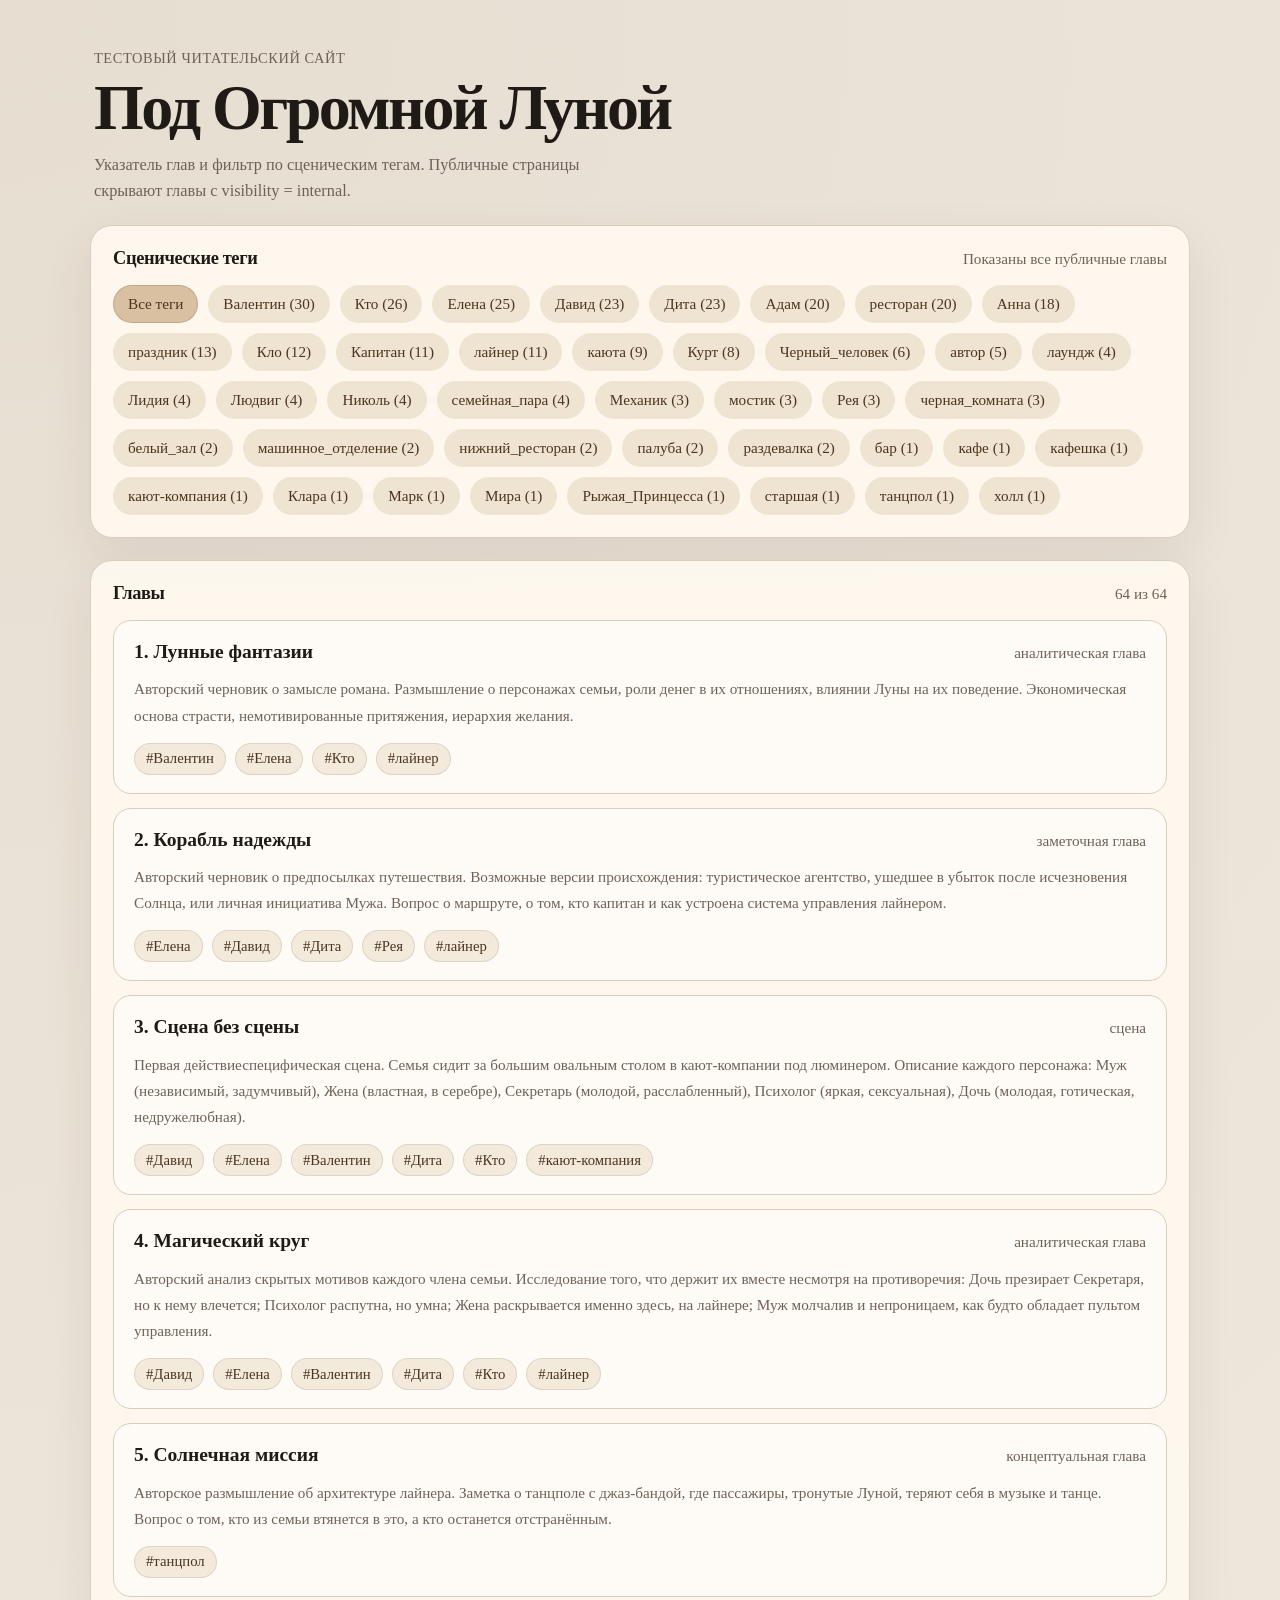
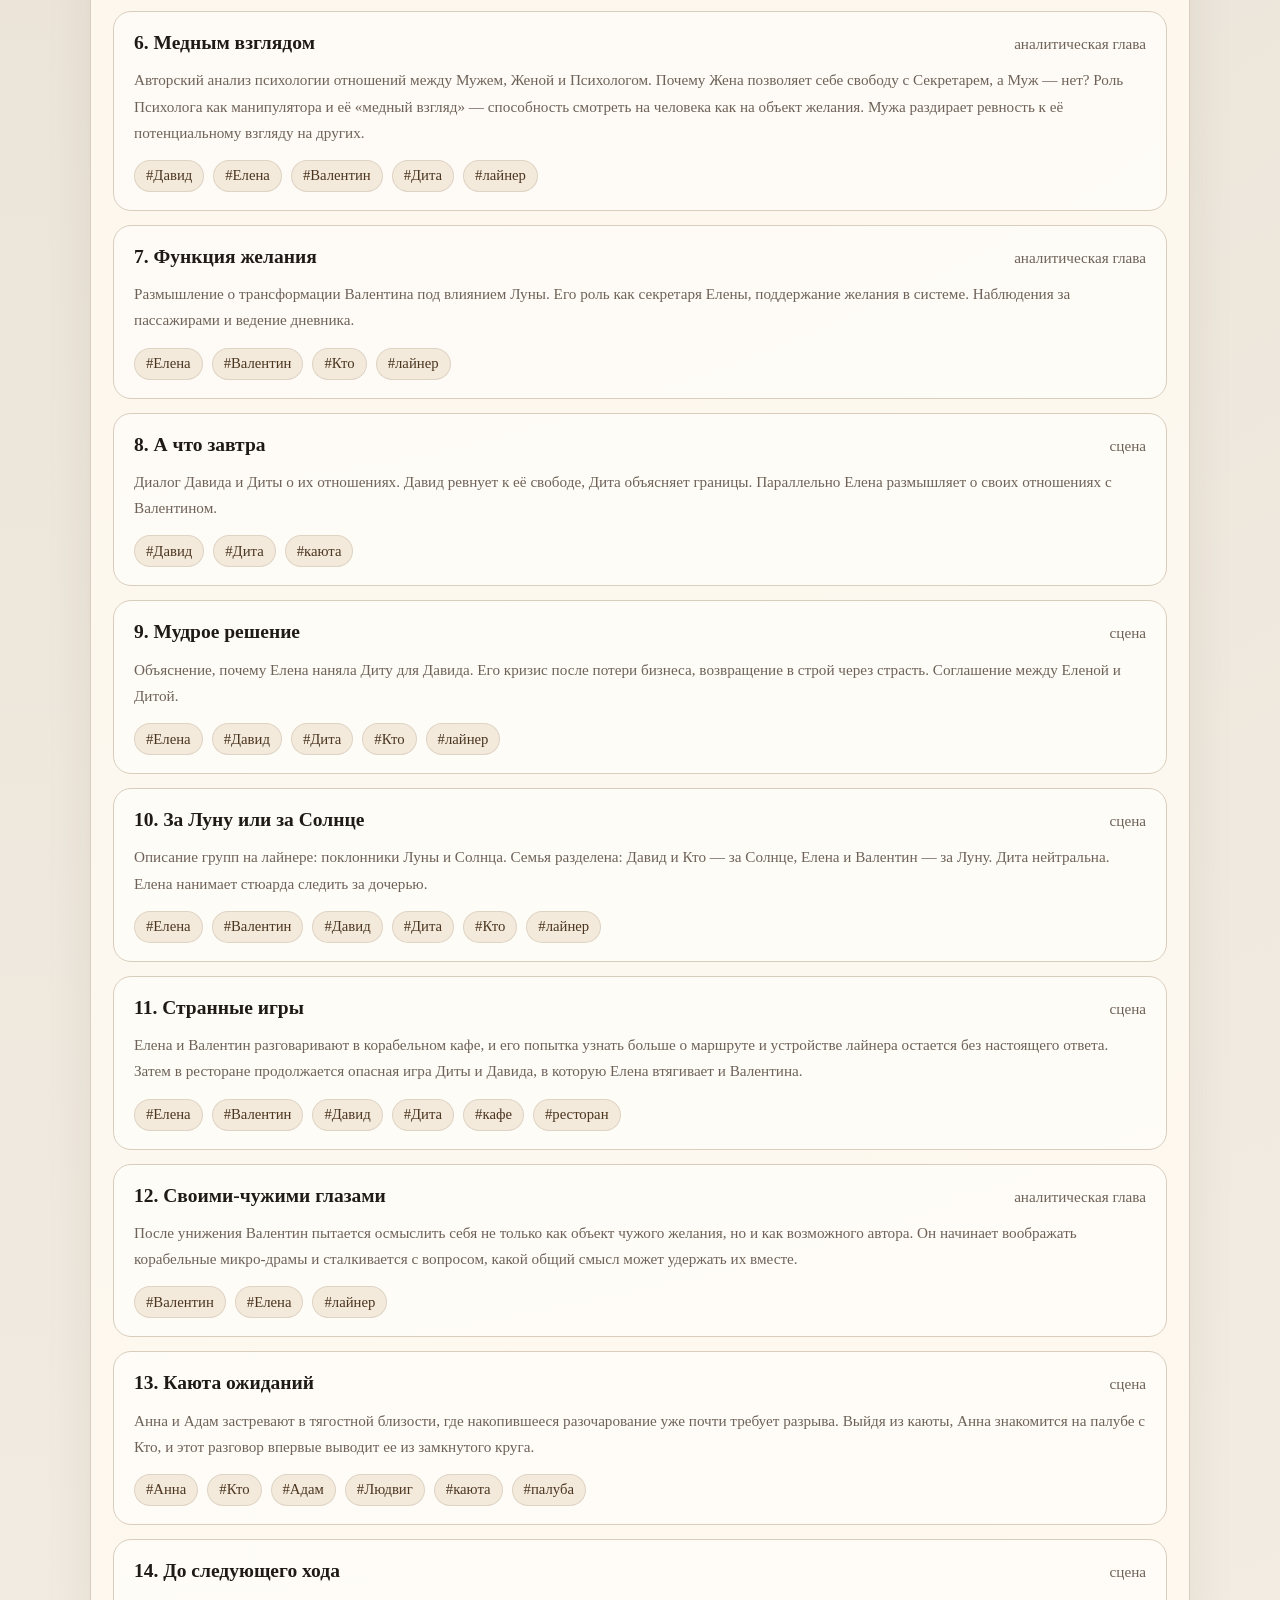
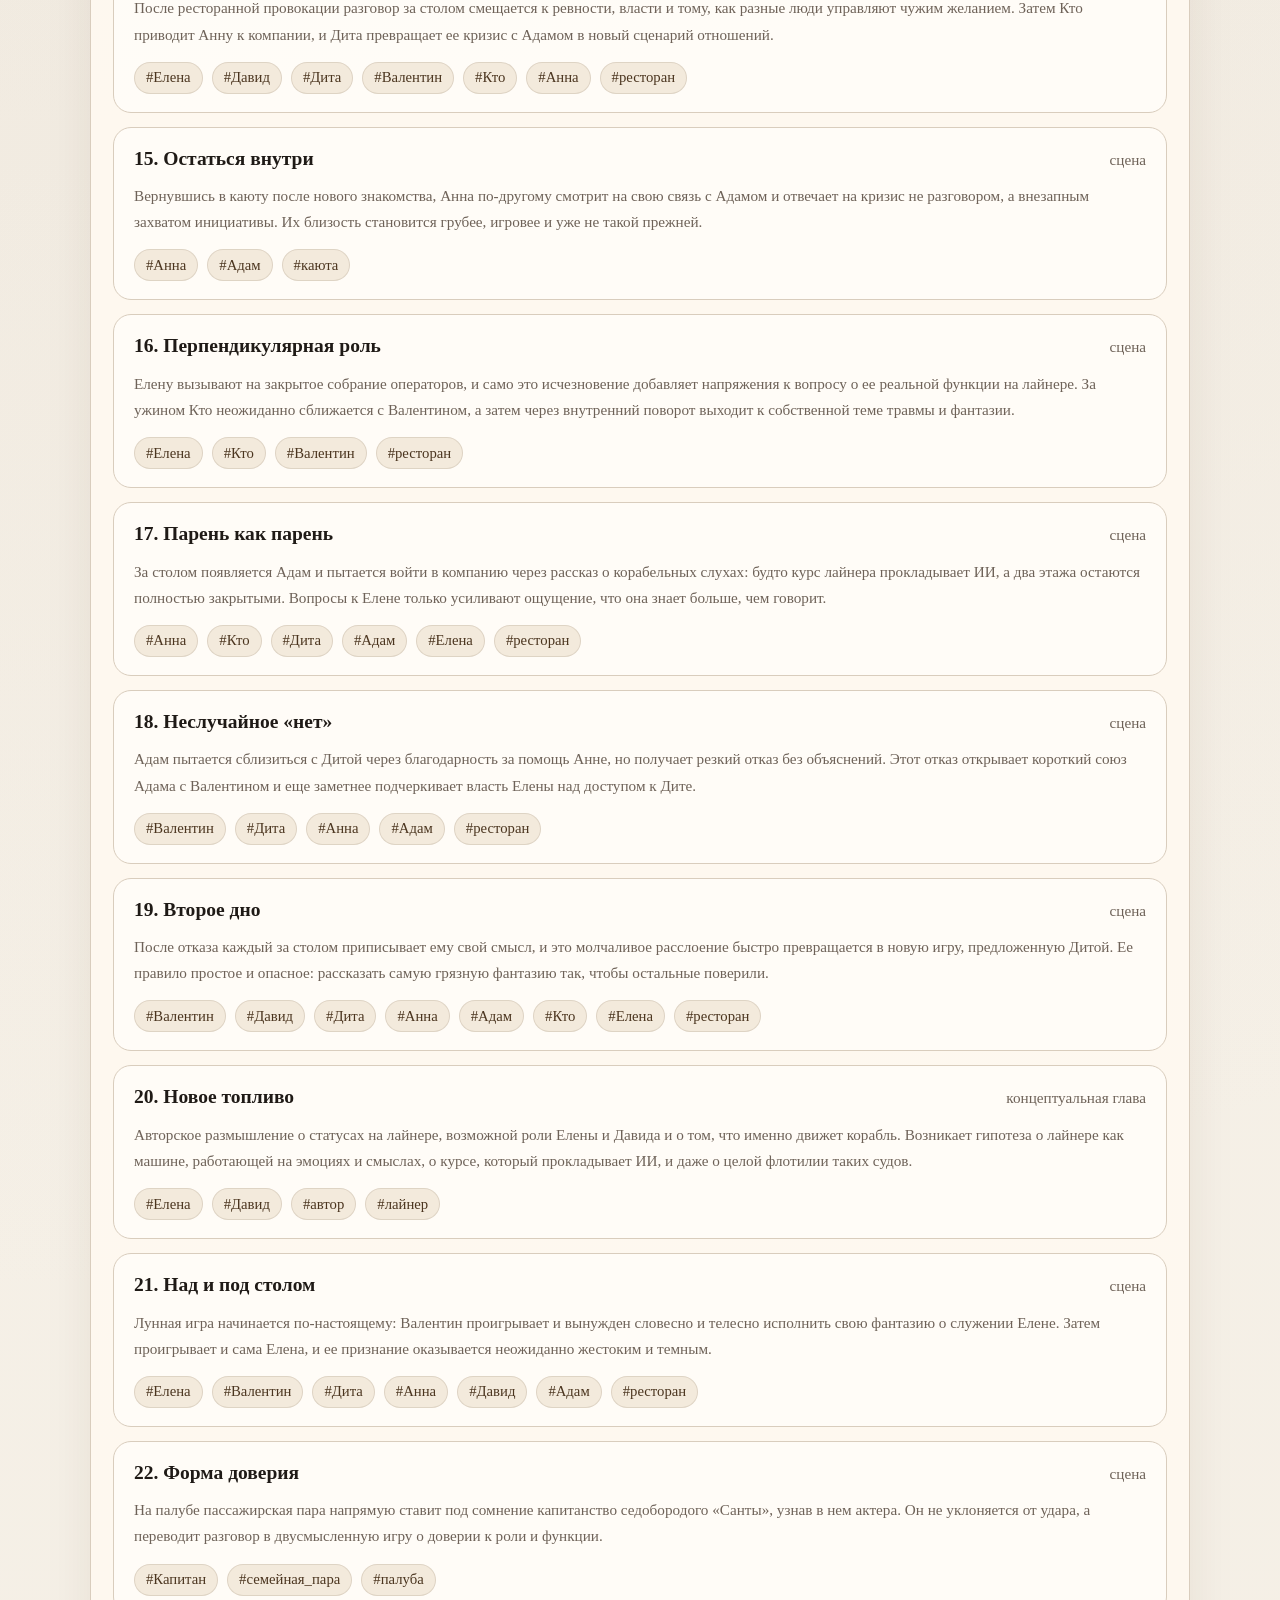
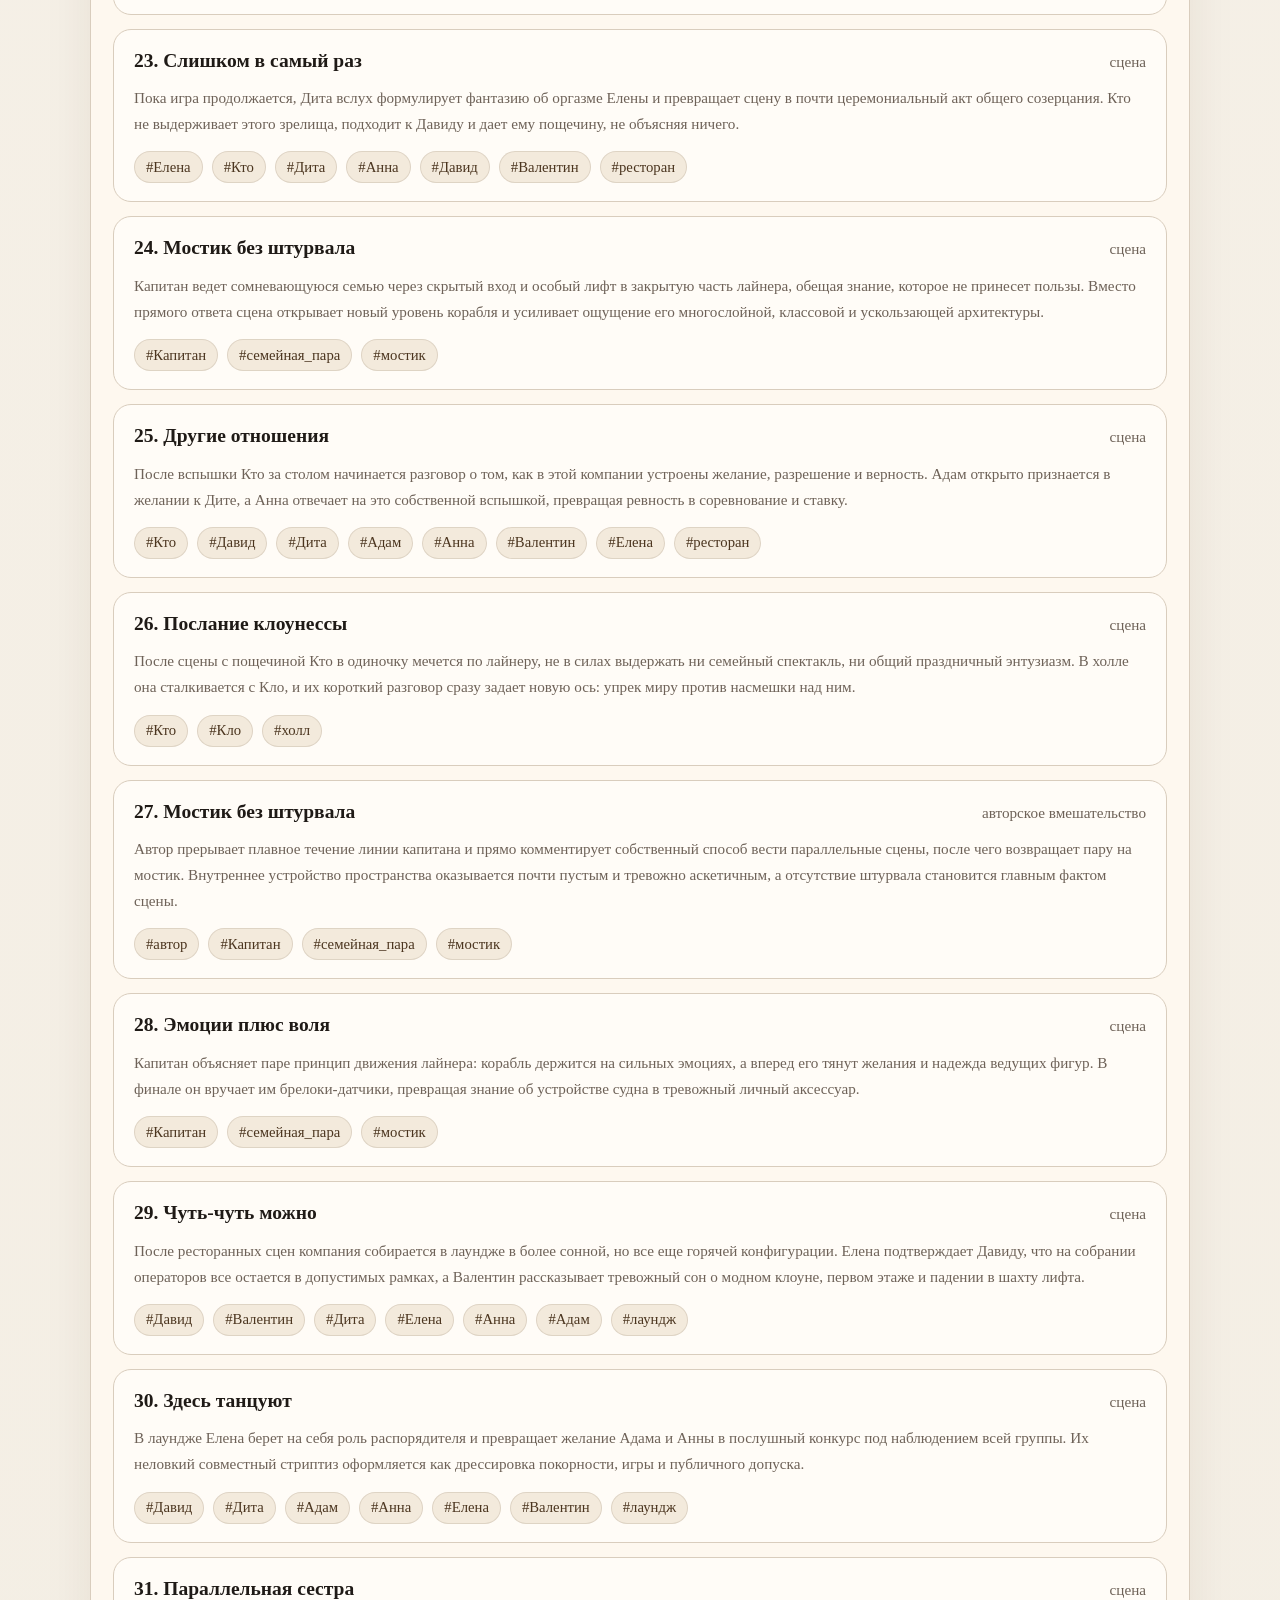
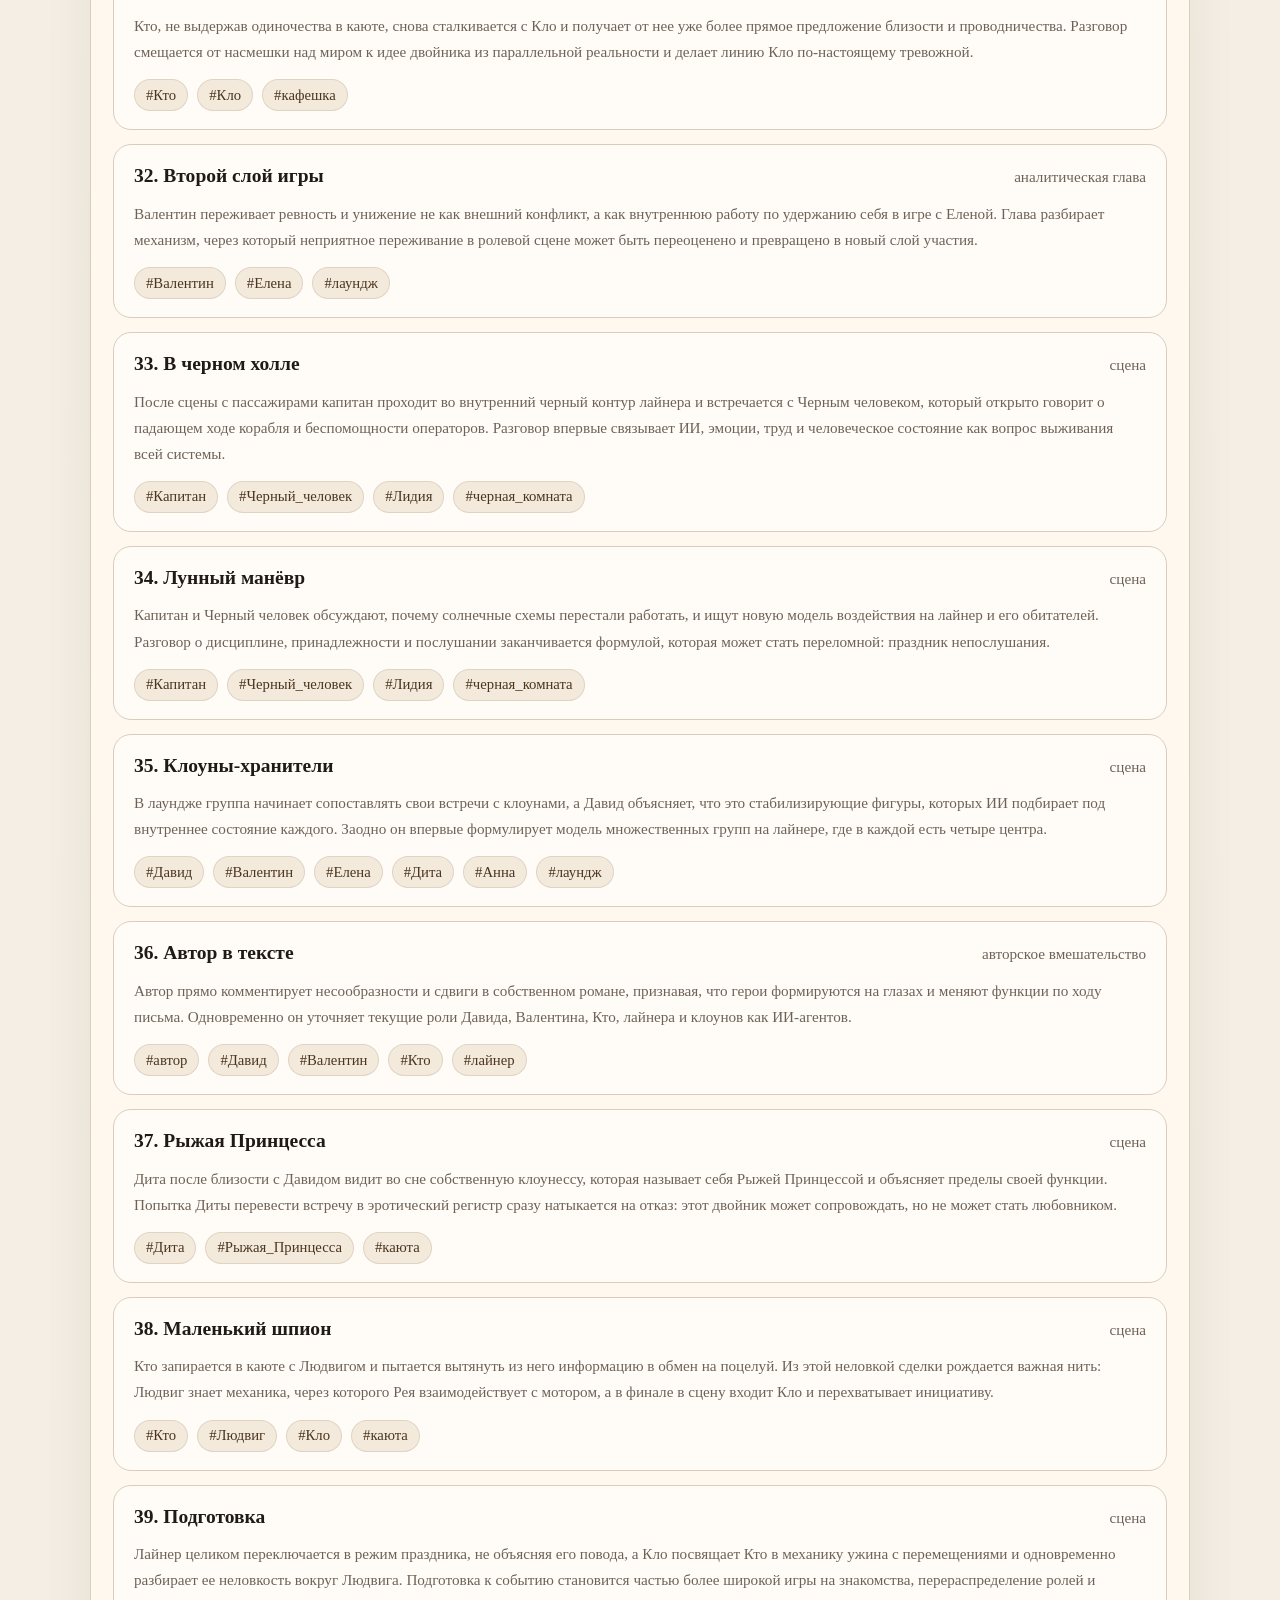
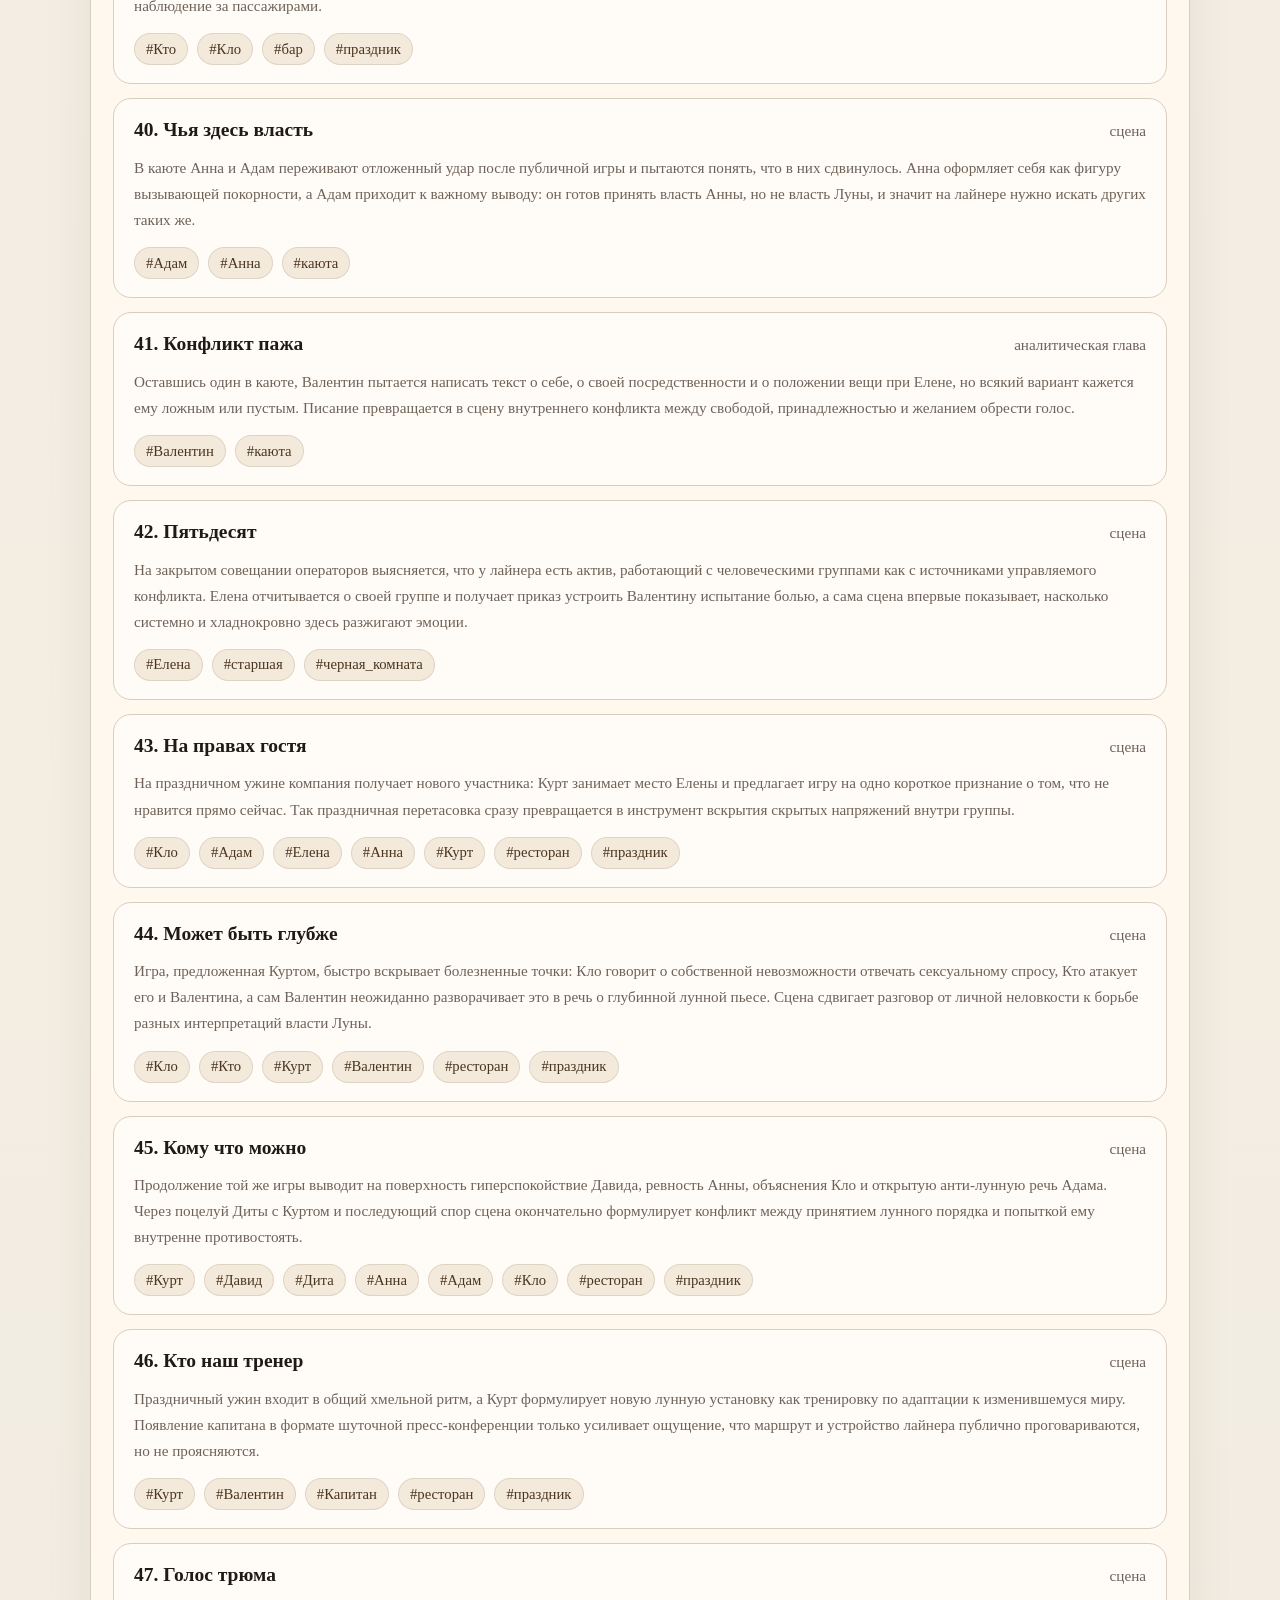
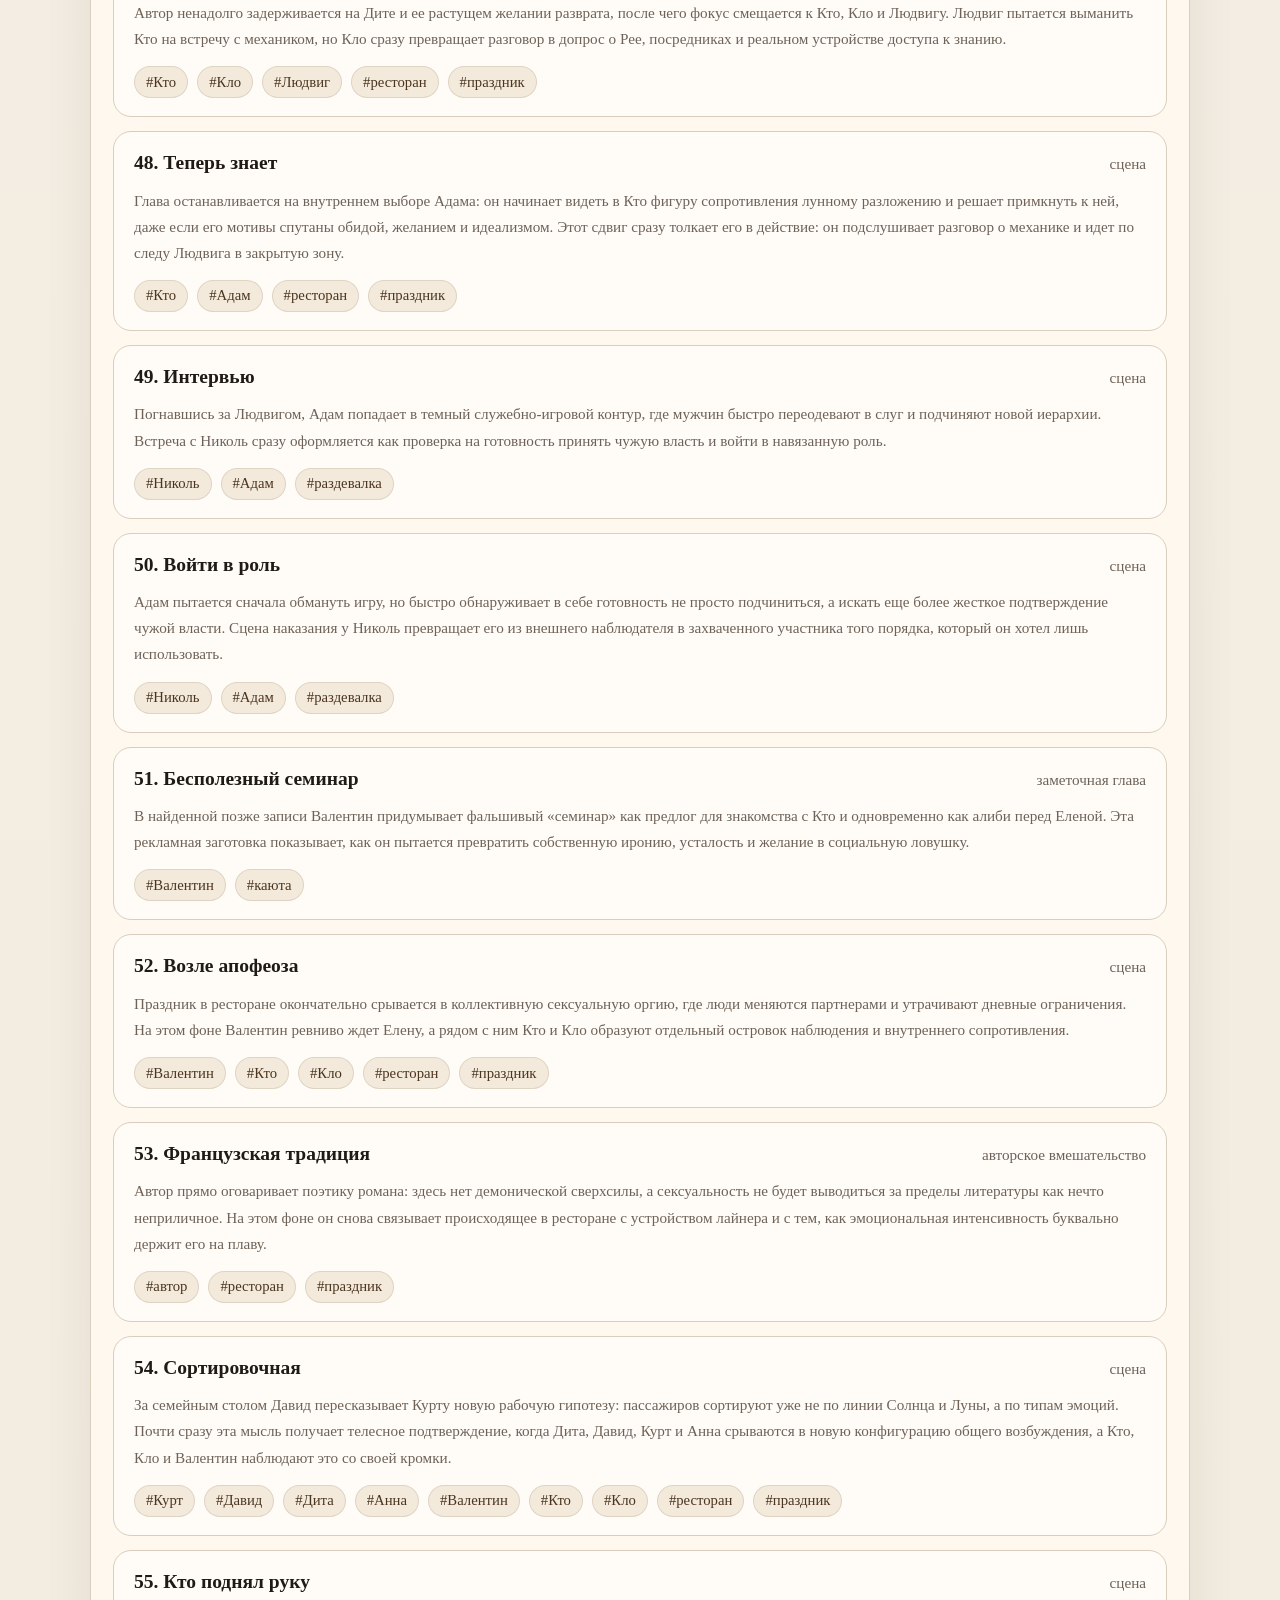
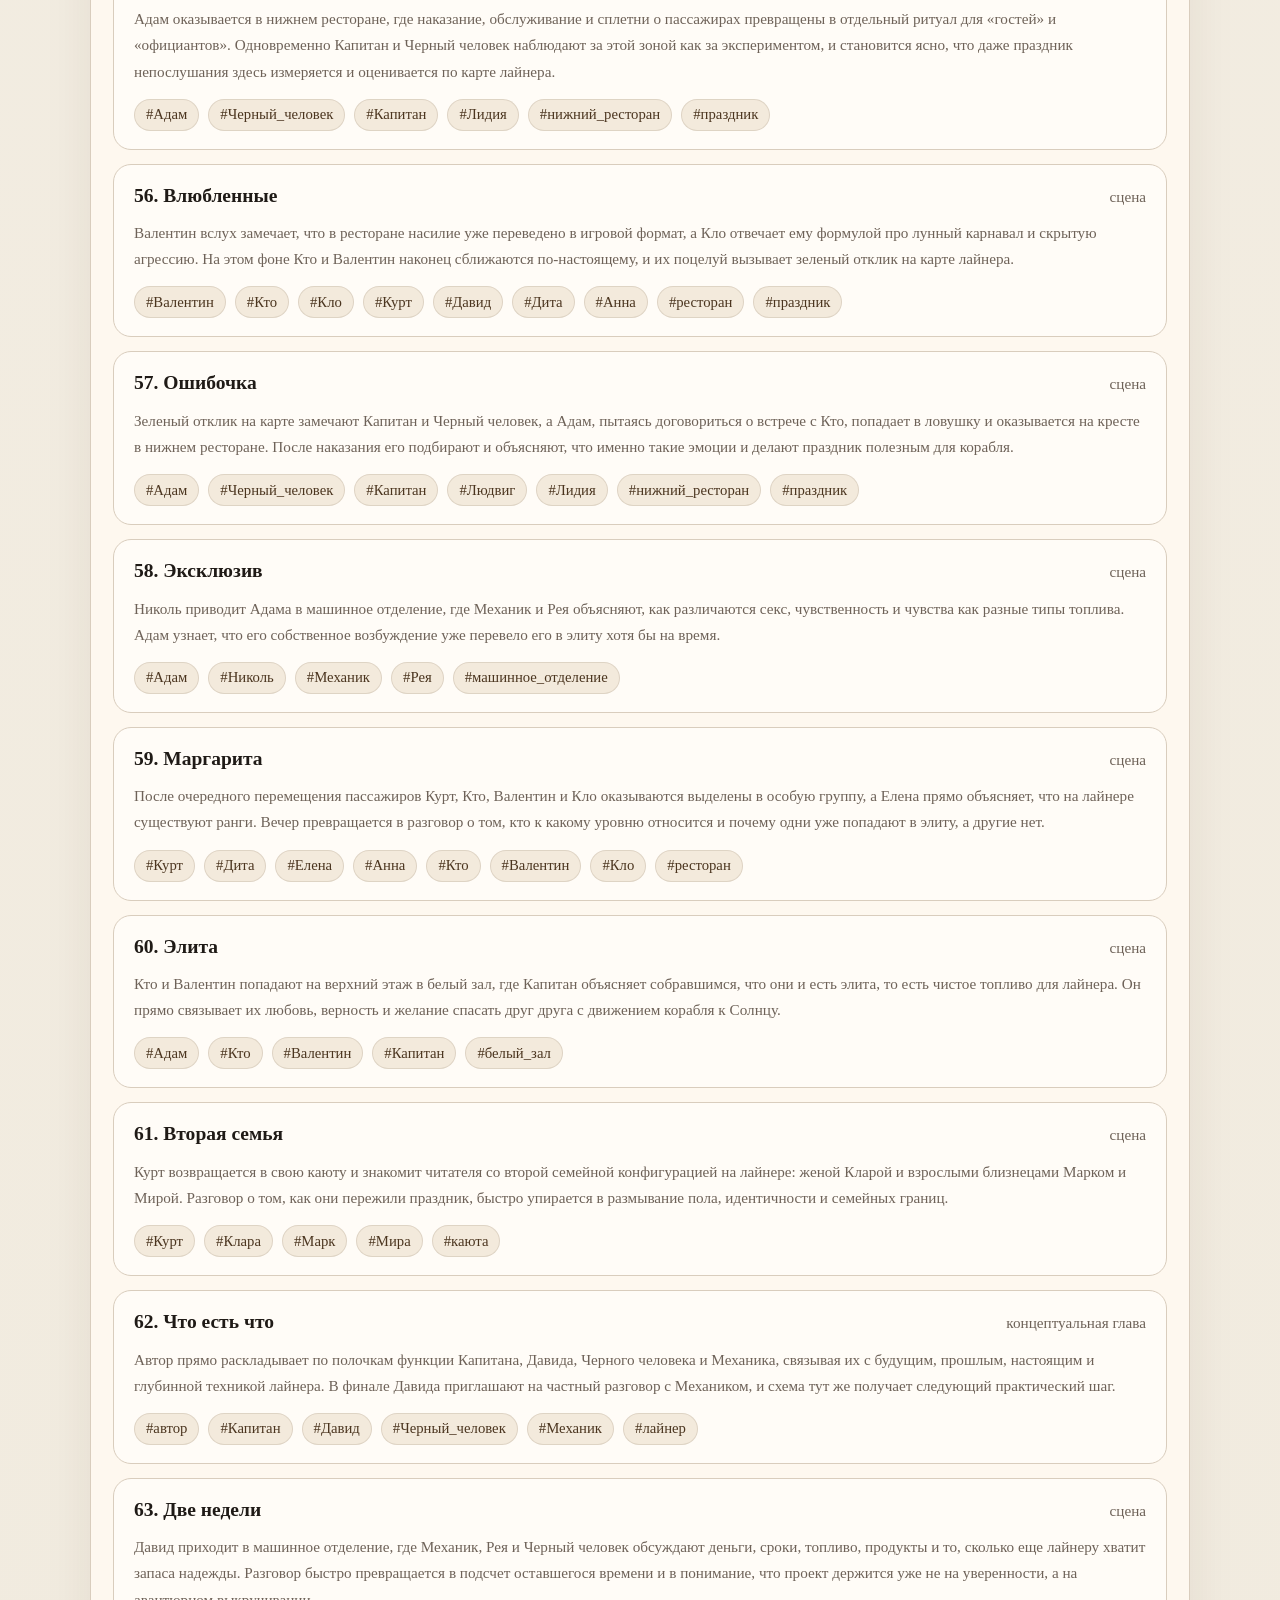
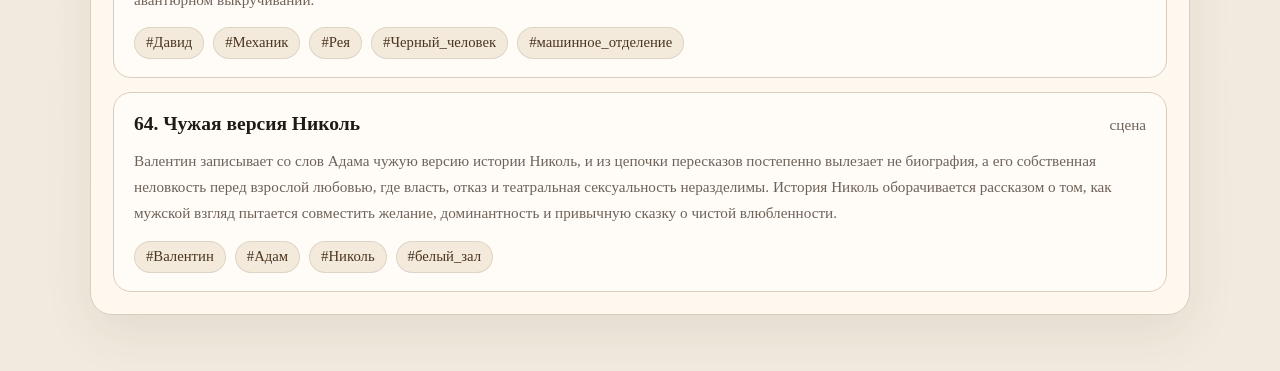
==== site/index.html @ 4c7f8df4 "Add full chapter dataset and wire site to full texts" ====
<!doctype html>
<html lang="ru">
  <head>
    <meta charset="utf-8" />
    <meta name="viewport" content="width=device-width, initial-scale=1" />
    <title>Под Огромной Луной — главы</title>
    <link rel="stylesheet" href="./styles.css" />
    <script type="module" src="./app.js"></script>
  </head>
  <body data-page="index">
    <div class="shell">
      <header class="site-header">
        <p class="eyebrow">Тестовый читательский сайт</p>
        <h1>Под Огромной Луной</h1>
        <p class="lede">
          Указатель глав и фильтр по сценическим тегам. Публичные страницы
          скрывают главы с visibility = internal.
        </p>
      </header>

      <main class="panel">
        <section class="toolbar" aria-label="Фильтр по сценическим тегам">
          <div class="toolbar__title">
            <h2>Сценические теги</h2>
            <p id="filter-status">Загрузка...</p>
          </div>
          <div id="tag-filters" class="tag-filters" aria-live="polite"></div>
        </section>

        <section class="chapters">
          <div class="chapters__title">
            <h2>Главы</h2>
            <p id="chapter-count"></p>
          </div>
          <div id="chapter-list" class="chapter-list" aria-live="polite"></div>
          <p id="empty-state" class="empty-state" hidden>
            Нет глав, подходящих под выбранный тег.
          </p>
        </section>
      </main>
    </div>
  </body>
</html>
---- site/styles.css ----
:root {
  color-scheme: light;
  --bg: #f5f1e8;
  --panel: #fffaf1;
  --text: #1f1a16;
  --muted: #6e6258;
  --line: #d9cdbd;
  --accent: #6b4d2f;
  --accent-strong: #4b351f;
  --chip: #efe3d1;
  --chip-active: #d8c0a1;
  --shadow: 0 18px 50px rgba(61, 42, 26, 0.08);
  --radius: 22px;
}

* {
  box-sizing: border-box;
}

html {
  background:
    radial-gradient(circle at top left, rgba(217, 205, 189, 0.55), transparent 34%),
    linear-gradient(180deg, #f7f2ea 0%, #f1ebdf 100%);
}

body {
  margin: 0;
  min-height: 100vh;
  color: var(--text);
  font-family: Georgia, "Times New Roman", serif;
}

a {
  color: inherit;
  text-decoration-thickness: 1px;
  text-underline-offset: 0.18em;
}

.shell {
  width: min(1100px, calc(100vw - 32px));
  margin: 0 auto;
  padding: 32px 0 56px;
}

.site-header {
  padding: 18px 4px 22px;
}

.site-header--compact {
  padding-bottom: 14px;
}

.eyebrow {
  margin: 0 0 10px;
  color: var(--muted);
  font-size: 0.9rem;
  letter-spacing: 0.04em;
  text-transform: uppercase;
}

.site-header h1 {
  margin: 0;
  font-size: clamp(2.1rem, 5vw, 4.2rem);
  line-height: 0.96;
  letter-spacing: -0.04em;
}

.lede {
  max-width: 60ch;
  margin: 14px 0 0;
  color: var(--muted);
  font-size: 1.02rem;
  line-height: 1.55;
}

.panel {
  display: grid;
  gap: 22px;
}

.toolbar,
.chapters,
.chapter-page {
  background: rgba(255, 250, 241, 0.9);
  border: 1px solid var(--line);
  border-radius: var(--radius);
  box-shadow: var(--shadow);
}

.toolbar,
.chapters {
  padding: 22px;
}

.toolbar__title,
.chapters__title {
  display: flex;
  align-items: baseline;
  justify-content: space-between;
  gap: 16px;
  margin-bottom: 16px;
}

.toolbar h2,
.chapters h2,
.chapter-page h2 {
  margin: 0;
  font-size: 1.15rem;
  letter-spacing: -0.02em;
}

.toolbar p,
.chapters p {
  margin: 0;
  color: var(--muted);
  font-size: 0.95rem;
}

.tag-filters {
  display: flex;
  flex-wrap: wrap;
  gap: 10px;
}

.tag-chip,
.chapter-nav__link {
  display: inline-flex;
  align-items: center;
  justify-content: center;
  gap: 8px;
  min-height: 38px;
  padding: 0 14px;
  border: 1px solid transparent;
  border-radius: 999px;
  background: var(--chip);
  color: var(--accent-strong);
  font: inherit;
  font-size: 0.95rem;
  line-height: 1;
  cursor: pointer;
}

.tag-chip:hover,
.chapter-nav__link:hover {
  border-color: rgba(75, 53, 31, 0.16);
}

.tag-chip[aria-pressed="true"] {
  background: var(--chip-active);
  border-color: rgba(75, 53, 31, 0.18);
}

.tag-chip--clear {
  background: transparent;
  border-color: var(--line);
}

.chapter-list {
  display: grid;
  gap: 14px;
}

.chapter-card {
  display: grid;
  gap: 14px;
  padding: 20px 20px 18px;
  border: 1px solid var(--line);
  border-radius: 18px;
  background: rgba(255, 255, 255, 0.45);
}

.chapter-card__top {
  display: flex;
  flex-wrap: wrap;
  align-items: baseline;
  justify-content: space-between;
  gap: 10px 16px;
}

.chapter-card__title {
  margin: 0;
  font-size: 1.22rem;
  line-height: 1.1;
}

.chapter-card__title a {
  text-decoration: none;
}

.chapter-card__title a:hover {
  text-decoration: underline;
}

.chapter-card__meta {
  color: var(--muted);
  font-size: 0.95rem;
}

.chapter-card__summary,
.chapter-page__summary {
  margin: 0;
  color: var(--text);
  font-size: 1rem;
  line-height: 1.72;
}

.chapter-card__tags {
  display: flex;
  flex-wrap: wrap;
  gap: 9px;
}

.chapter-card__tag {
  min-height: 32px;
  padding: 0 11px;
  border: 1px solid rgba(75, 53, 31, 0.12);
  border-radius: 999px;
  background: rgba(239, 227, 209, 0.72);
  color: var(--accent-strong);
  font: inherit;
  font-size: 0.92rem;
  cursor: pointer;
}

.chapter-card__tag:hover,
.chapter-page__tag:hover {
  text-decoration: underline;
}

.empty-state {
  margin: 14px 2px 0;
  color: var(--muted);
  font-size: 0.98rem;
  line-height: 1.6;
}

.chapter-page {
  padding: 24px;
}

.chapter-page__meta {
  display: flex;
  flex-wrap: wrap;
  gap: 10px;
  margin-bottom: 14px;
}

.chapter-page__badge {
  display: inline-flex;
  align-items: center;
  min-height: 32px;
  padding: 0 12px;
  border-radius: 999px;
  background: rgba(241, 229, 212, 0.92);
  color: var(--accent-strong);
  font-size: 0.9rem;
}

.chapter-page__summary {
  max-width: 75ch;
  margin-bottom: 20px;
}

.chapter-page__text {
  display: grid;
  gap: 14px;
  margin-bottom: 24px;
  padding-top: 4px;
}

.chapter-page__text-title {
  margin: 4px 0 0;
  font-size: 1.18rem;
  line-height: 1.2;
  letter-spacing: -0.02em;
}

.chapter-page__text-paragraph {
  margin: 0;
  color: var(--text);
  font-size: 1rem;
  line-height: 1.8;
  white-space: pre-wrap;
}

.chapter-page__tags {
  display: grid;
  gap: 12px;
  margin-bottom: 22px;
}

.chapter-nav {
  display: flex;
  flex-wrap: wrap;
  gap: 12px;
}

.chapter-page__tag {
  min-height: 34px;
  padding: 0 12px;
  border: 1px solid rgba(75, 53, 31, 0.12);
  border-radius: 999px;
  background: rgba(239, 227, 209, 0.72);
  color: var(--accent-strong);
  font: inherit;
  font-size: 0.92rem;
  cursor: pointer;
}

.chapter-nav__link[aria-disabled="true"] {
  pointer-events: none;
  opacity: 0.42;
}

@media (max-width: 720px) {
  .shell {
    width: min(100vw - 20px, 1100px);
    padding-top: 20px;
  }

  .toolbar__title,
  .chapters__title {
    align-items: flex-start;
    flex-direction: column;
  }

  .chapter-page {
    padding: 20px;
  }
}
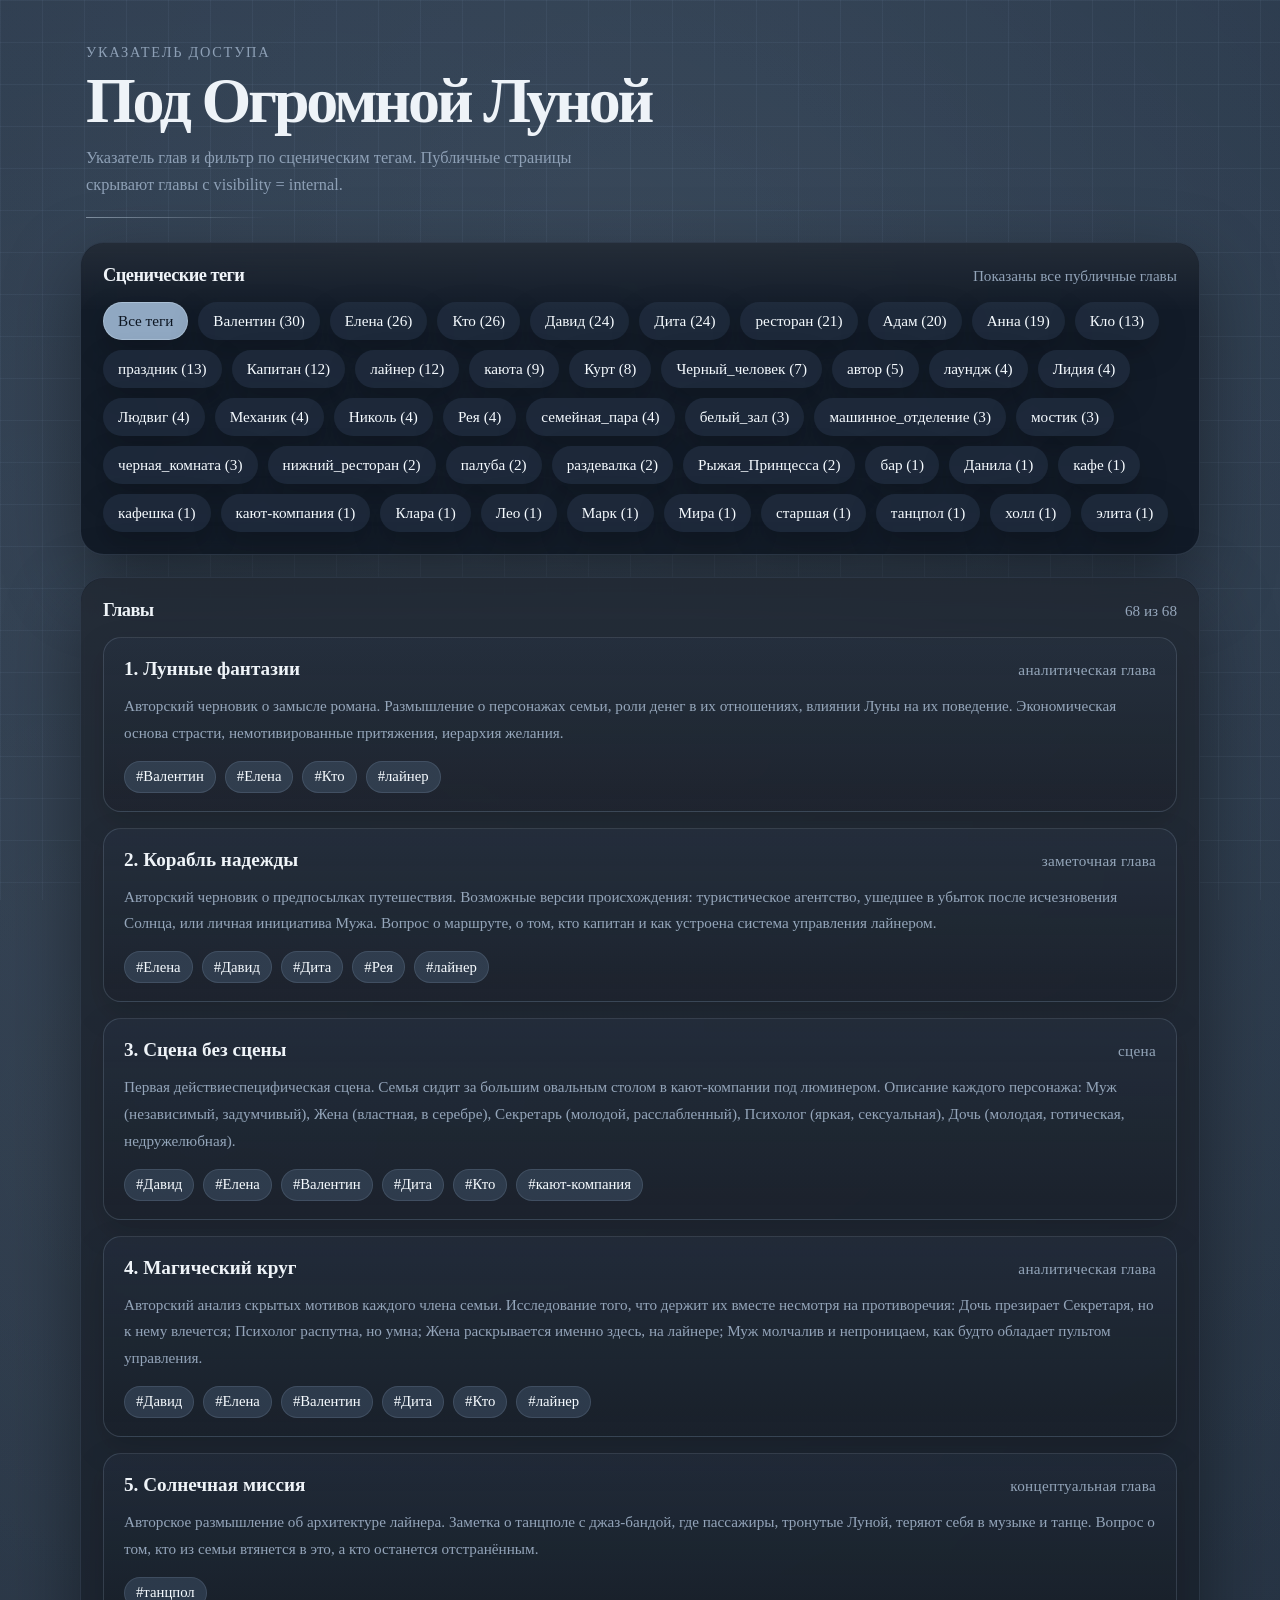
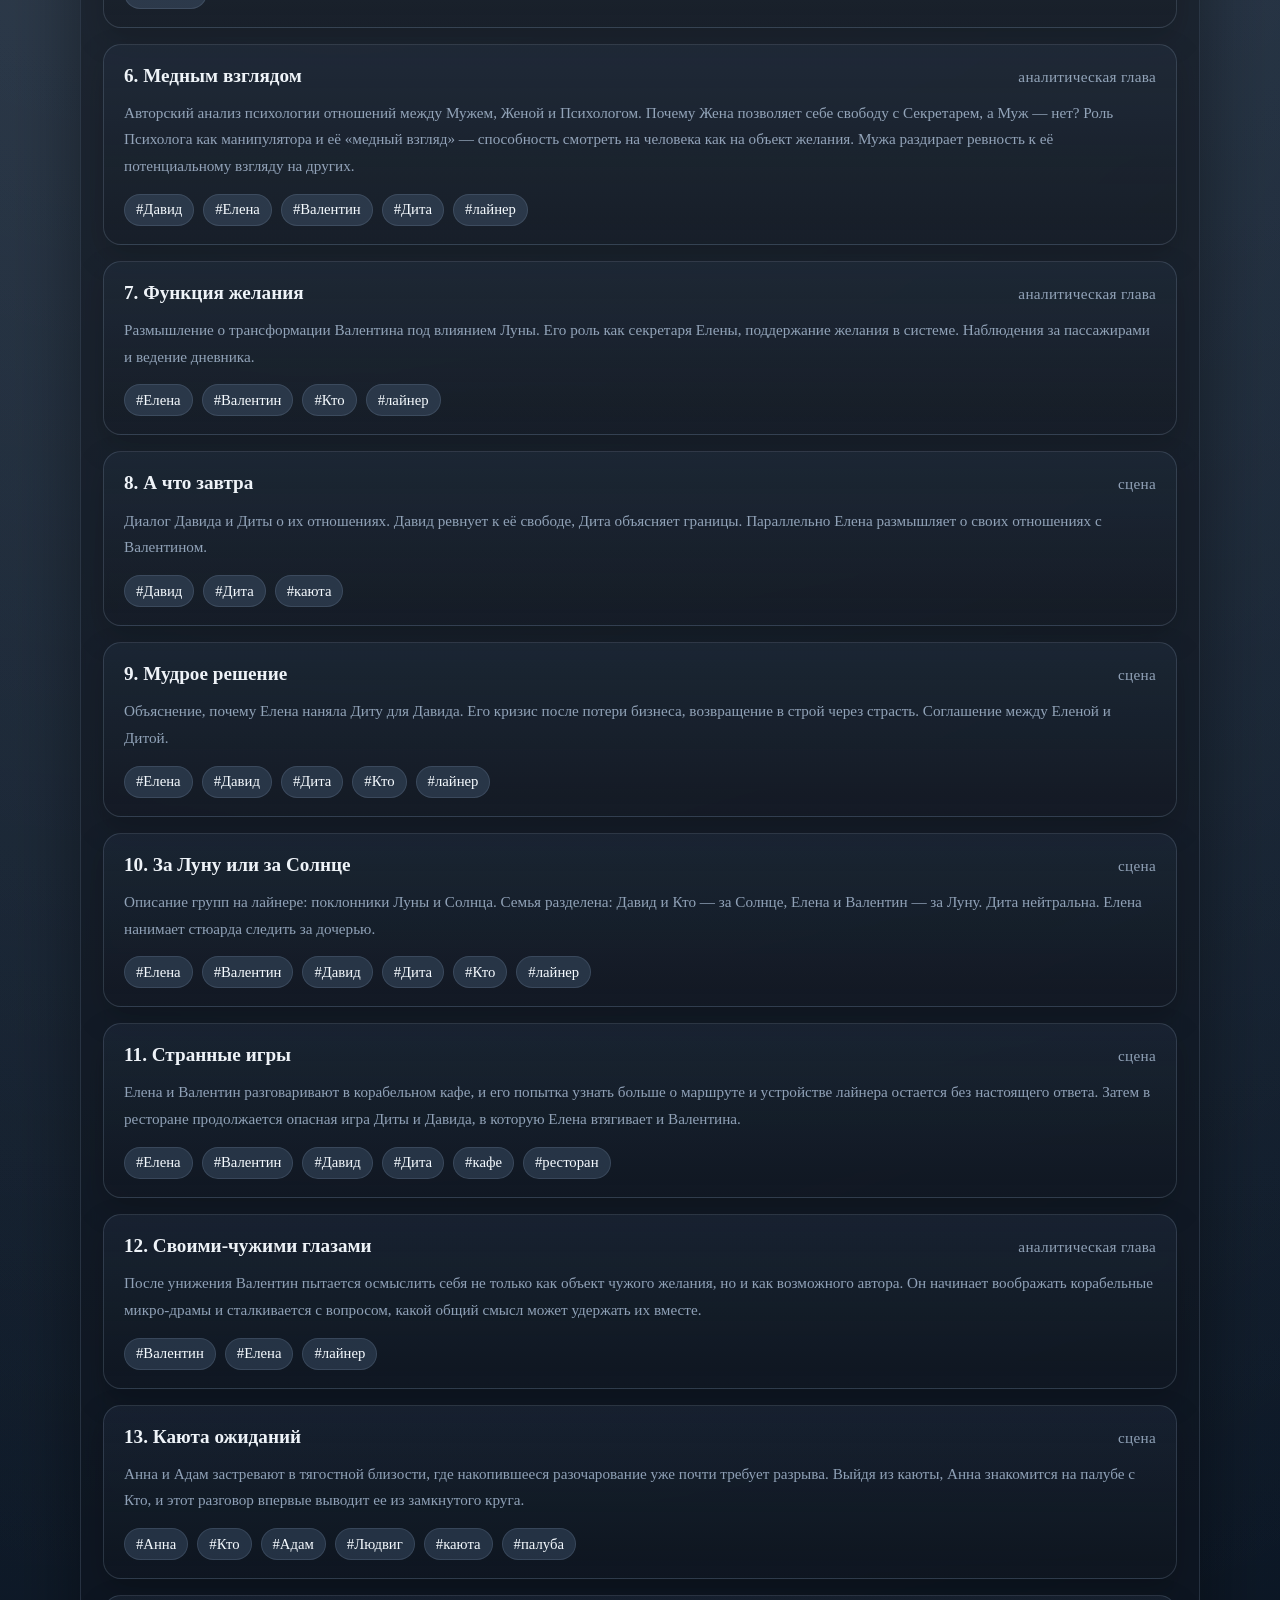
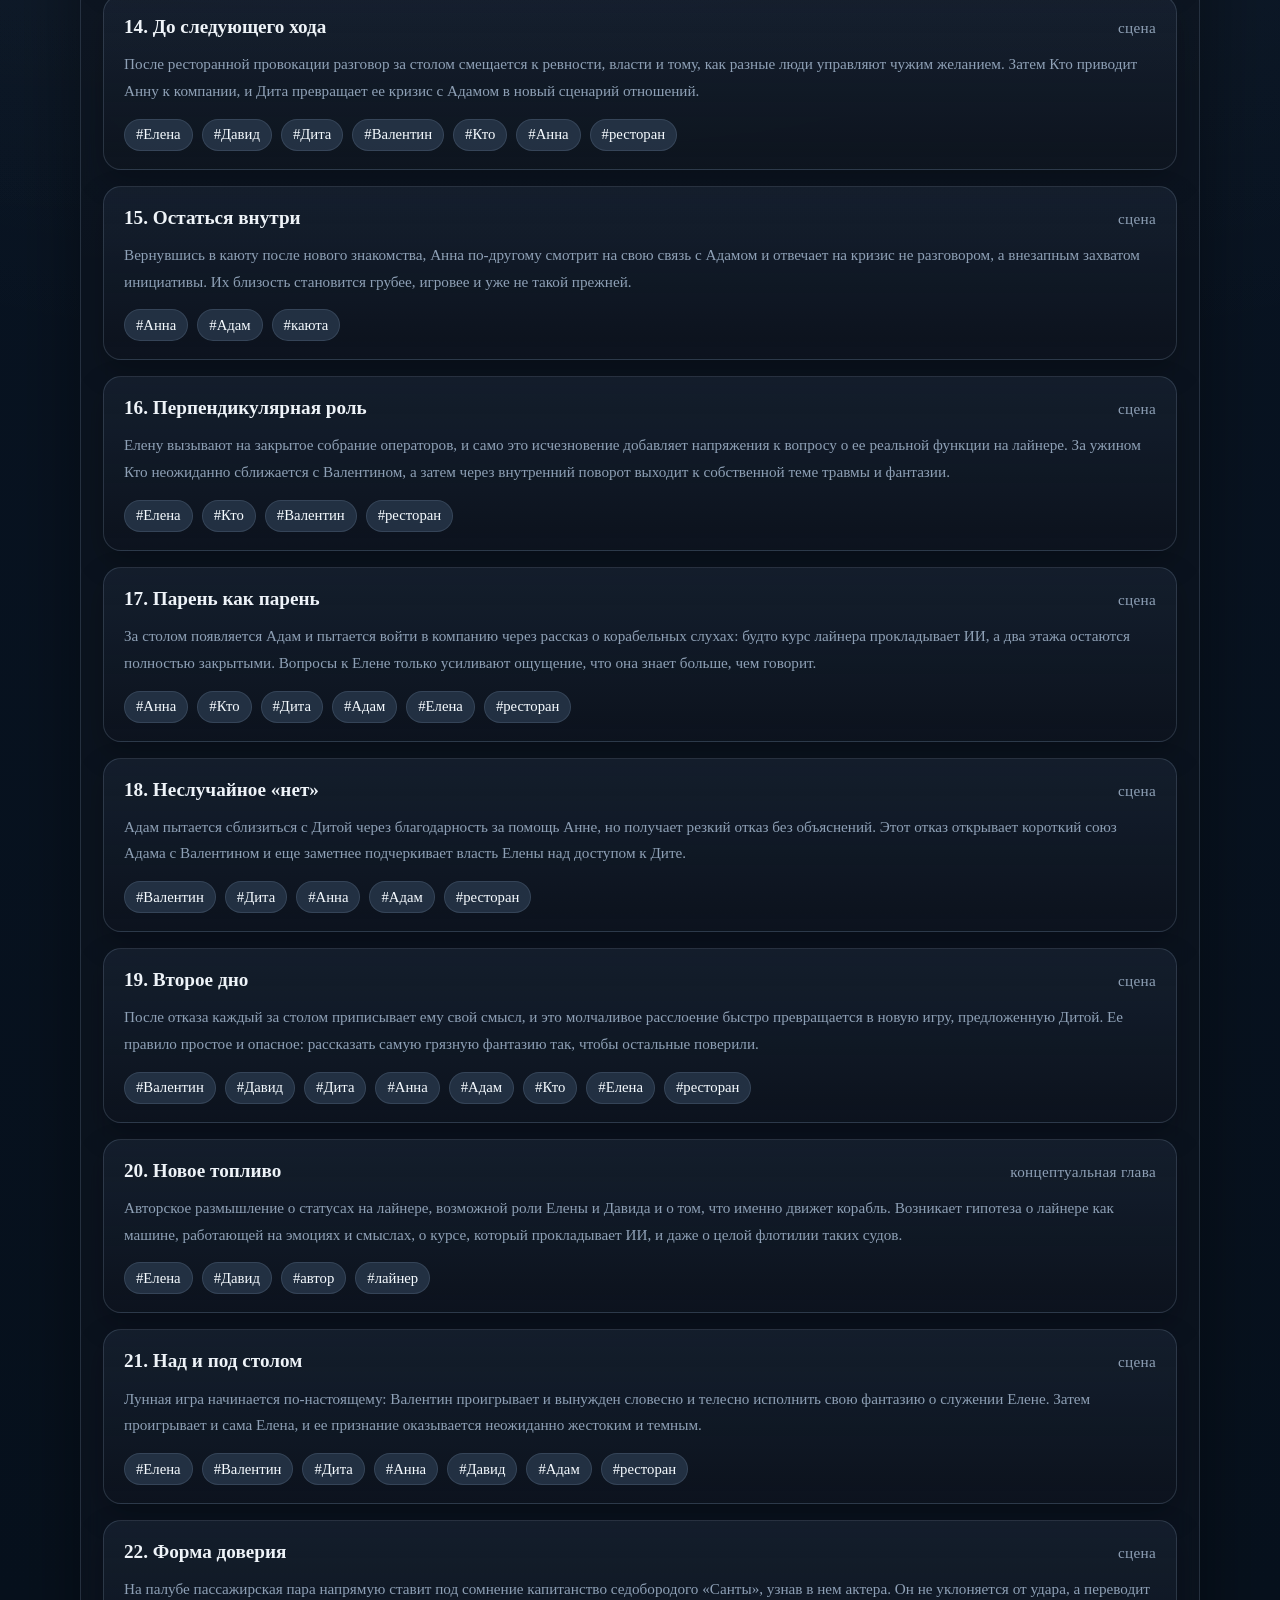
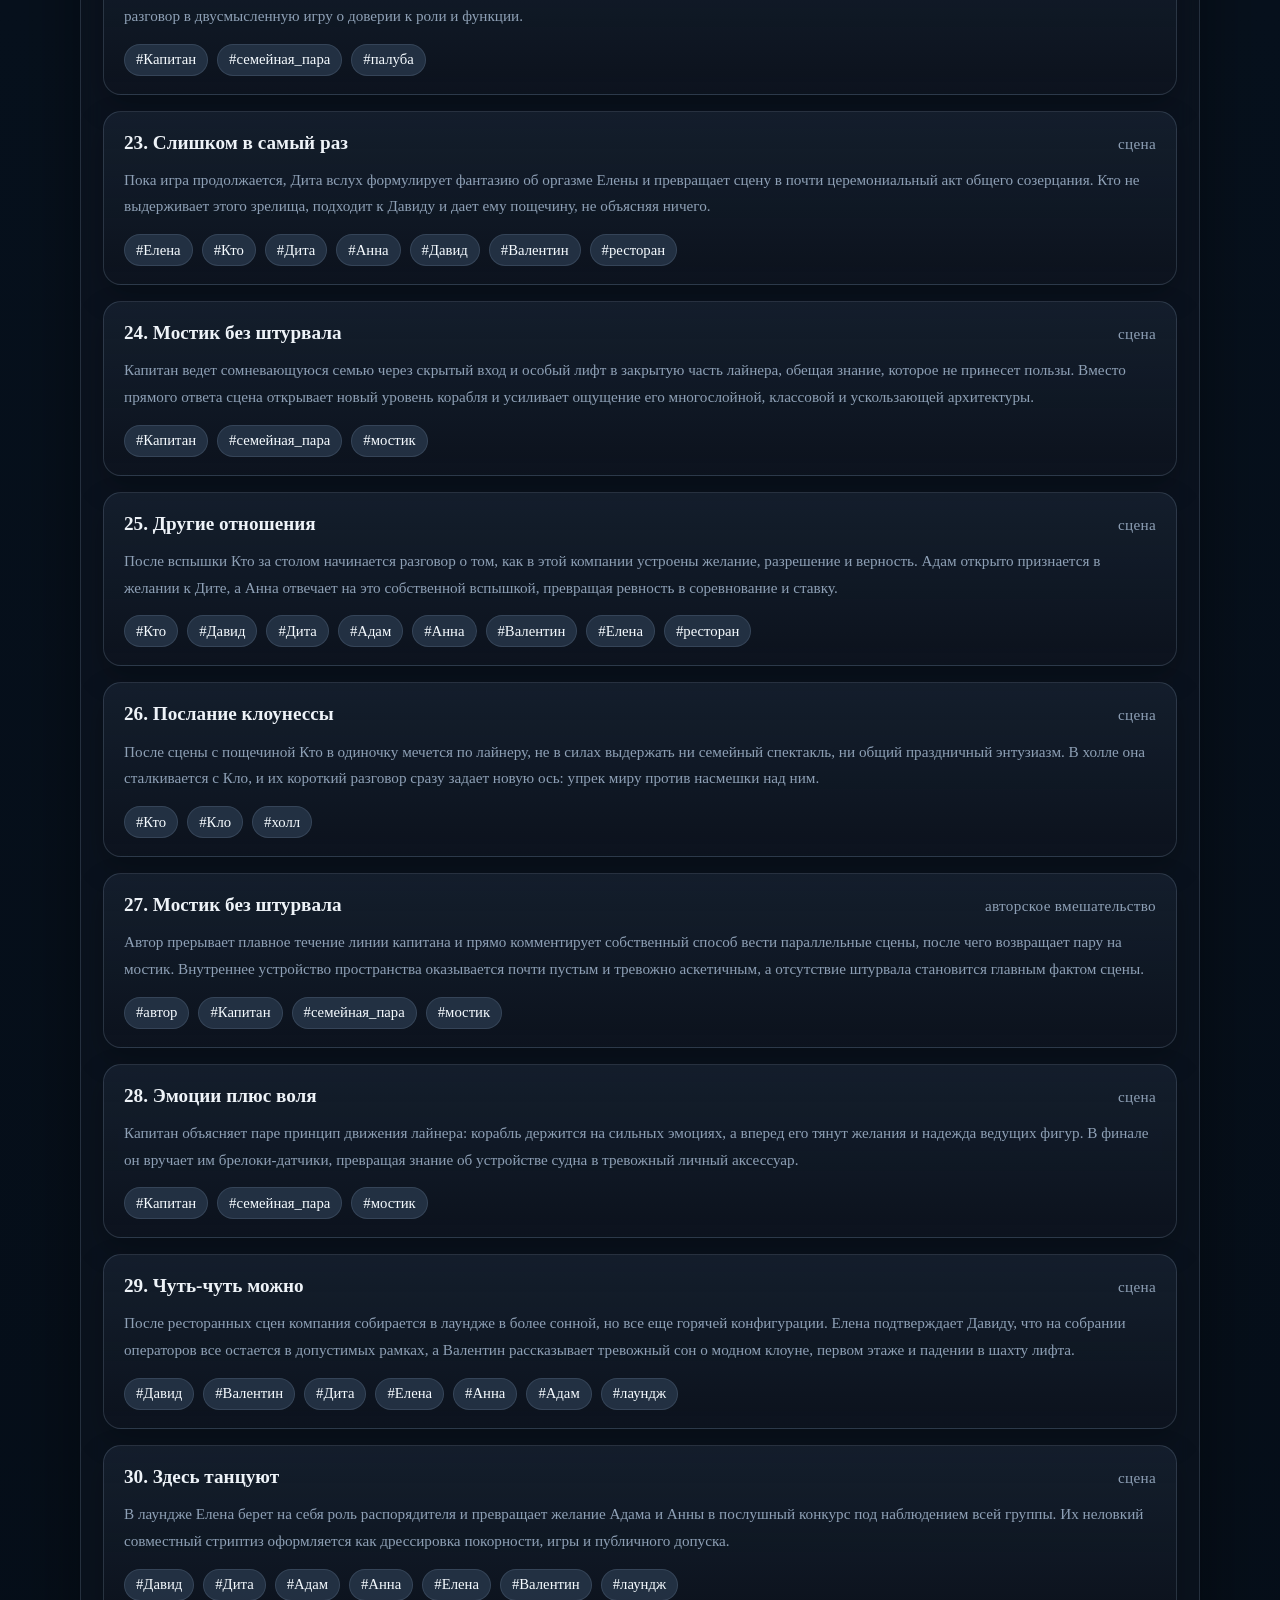
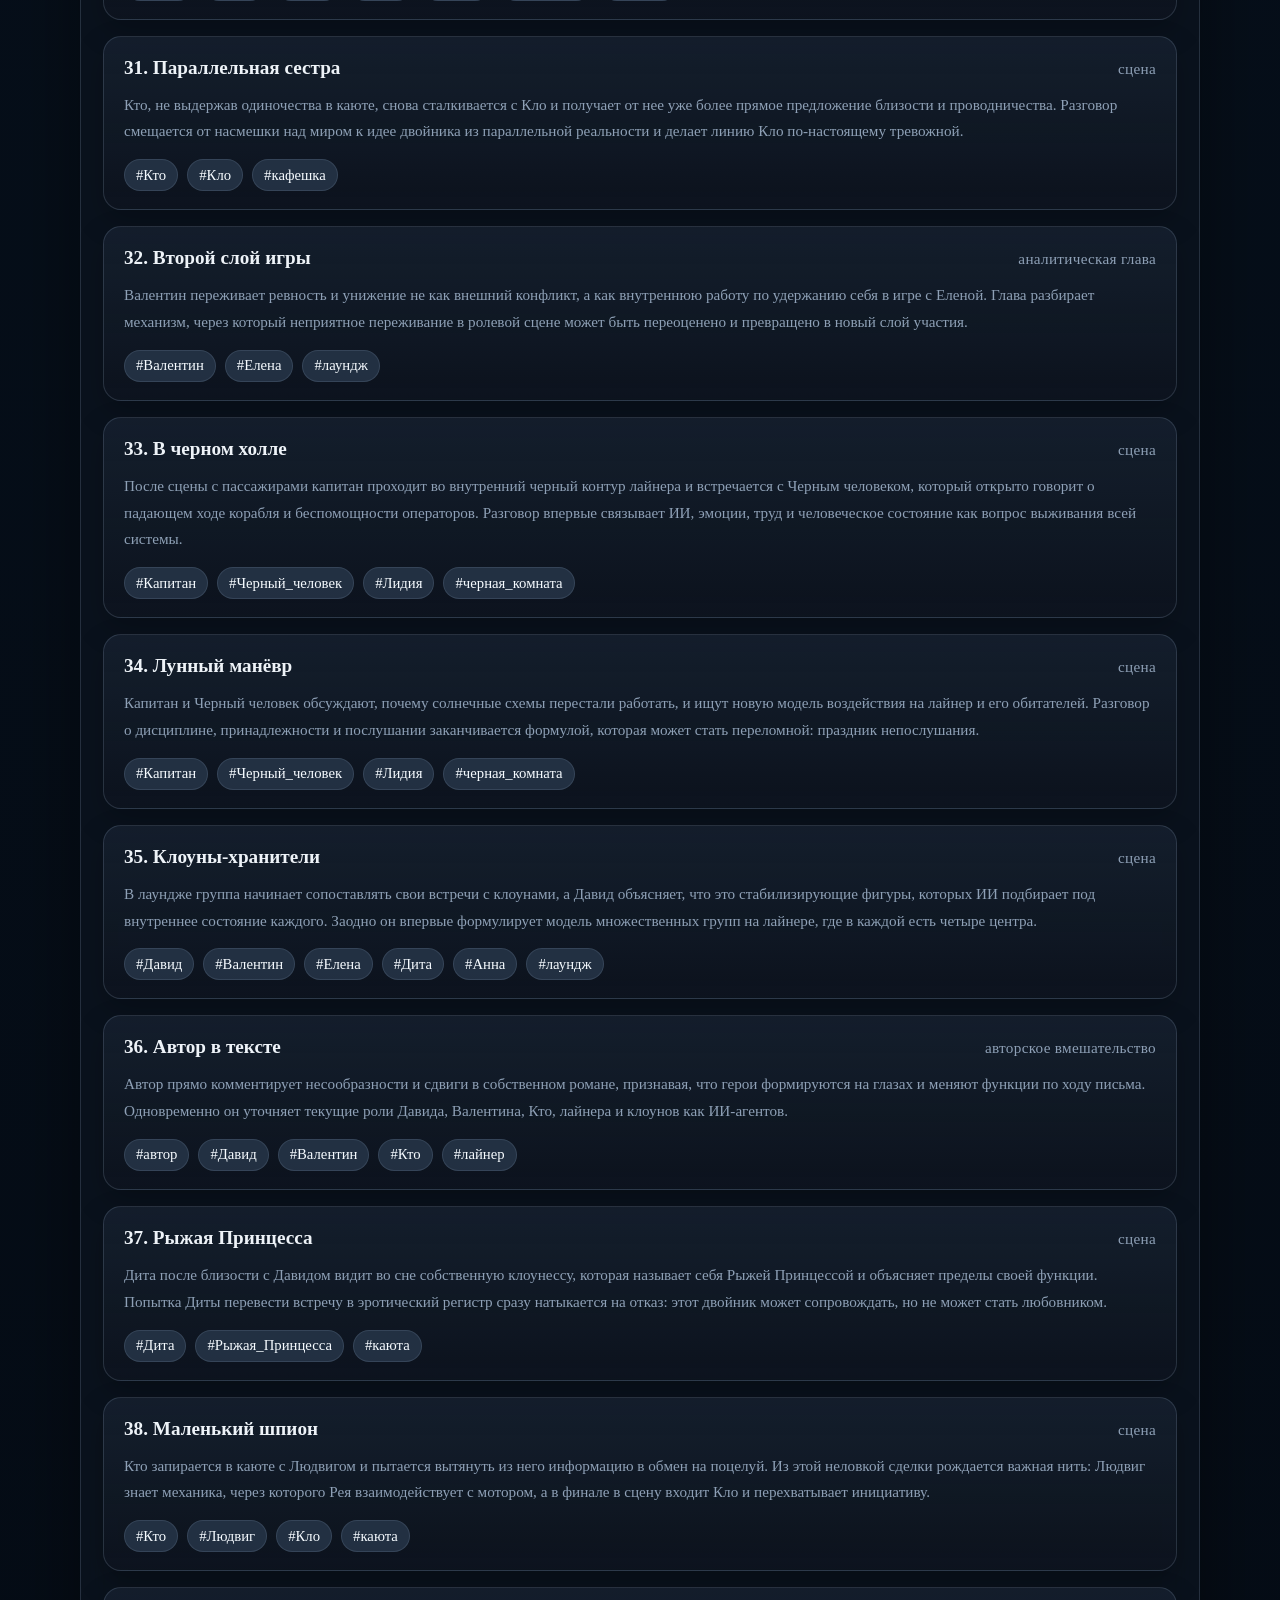
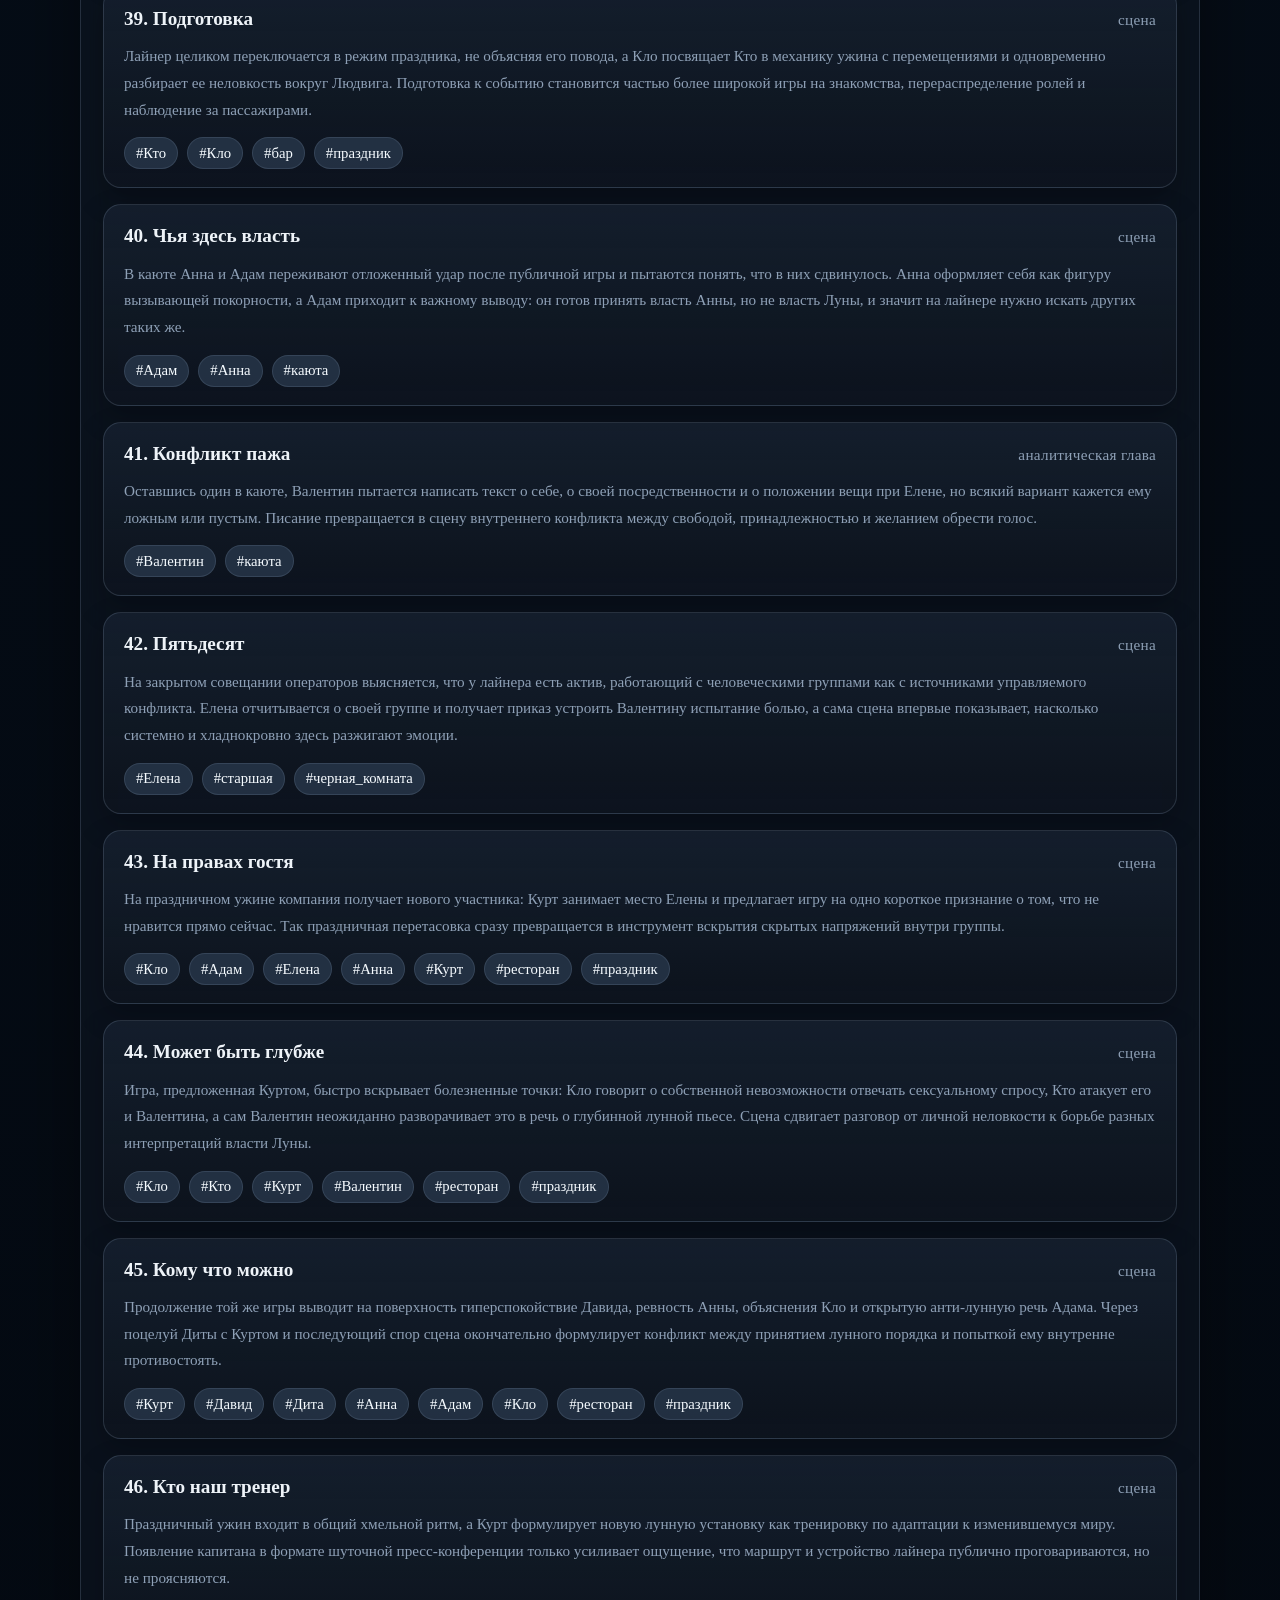
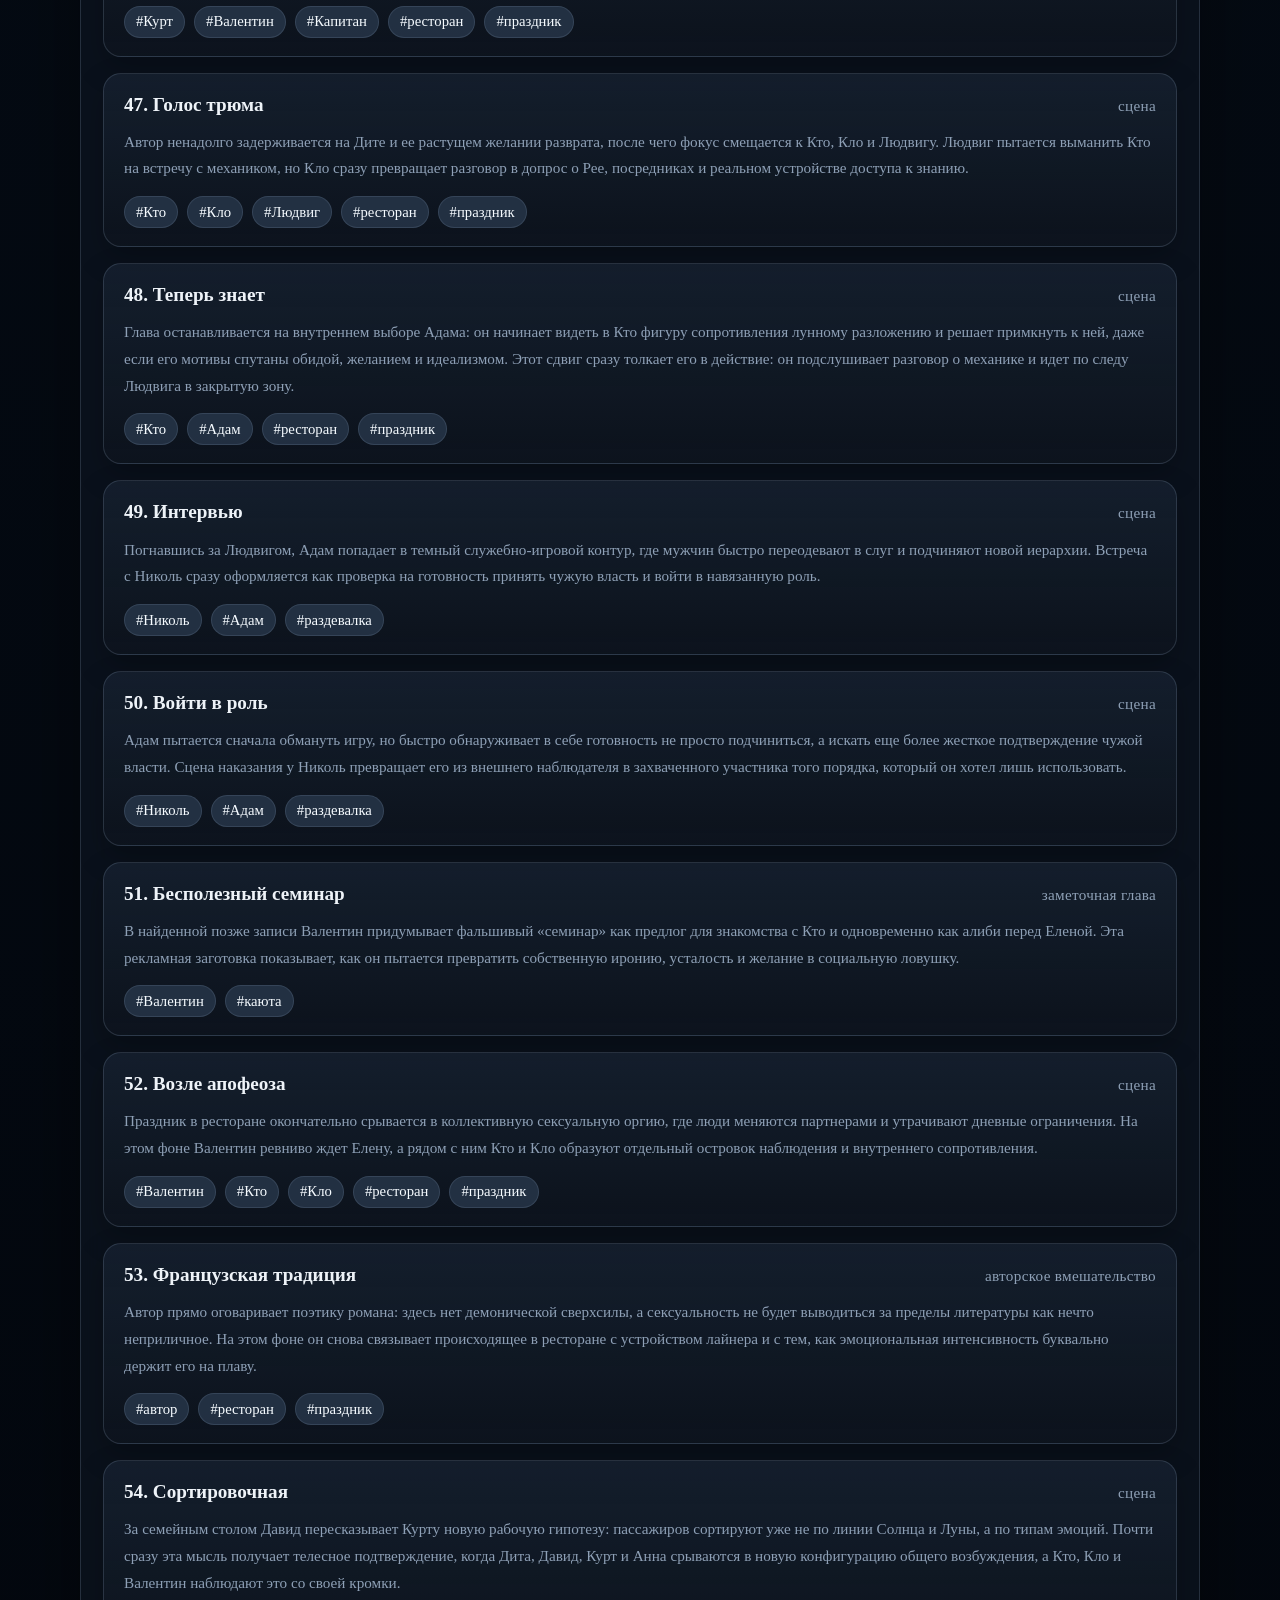
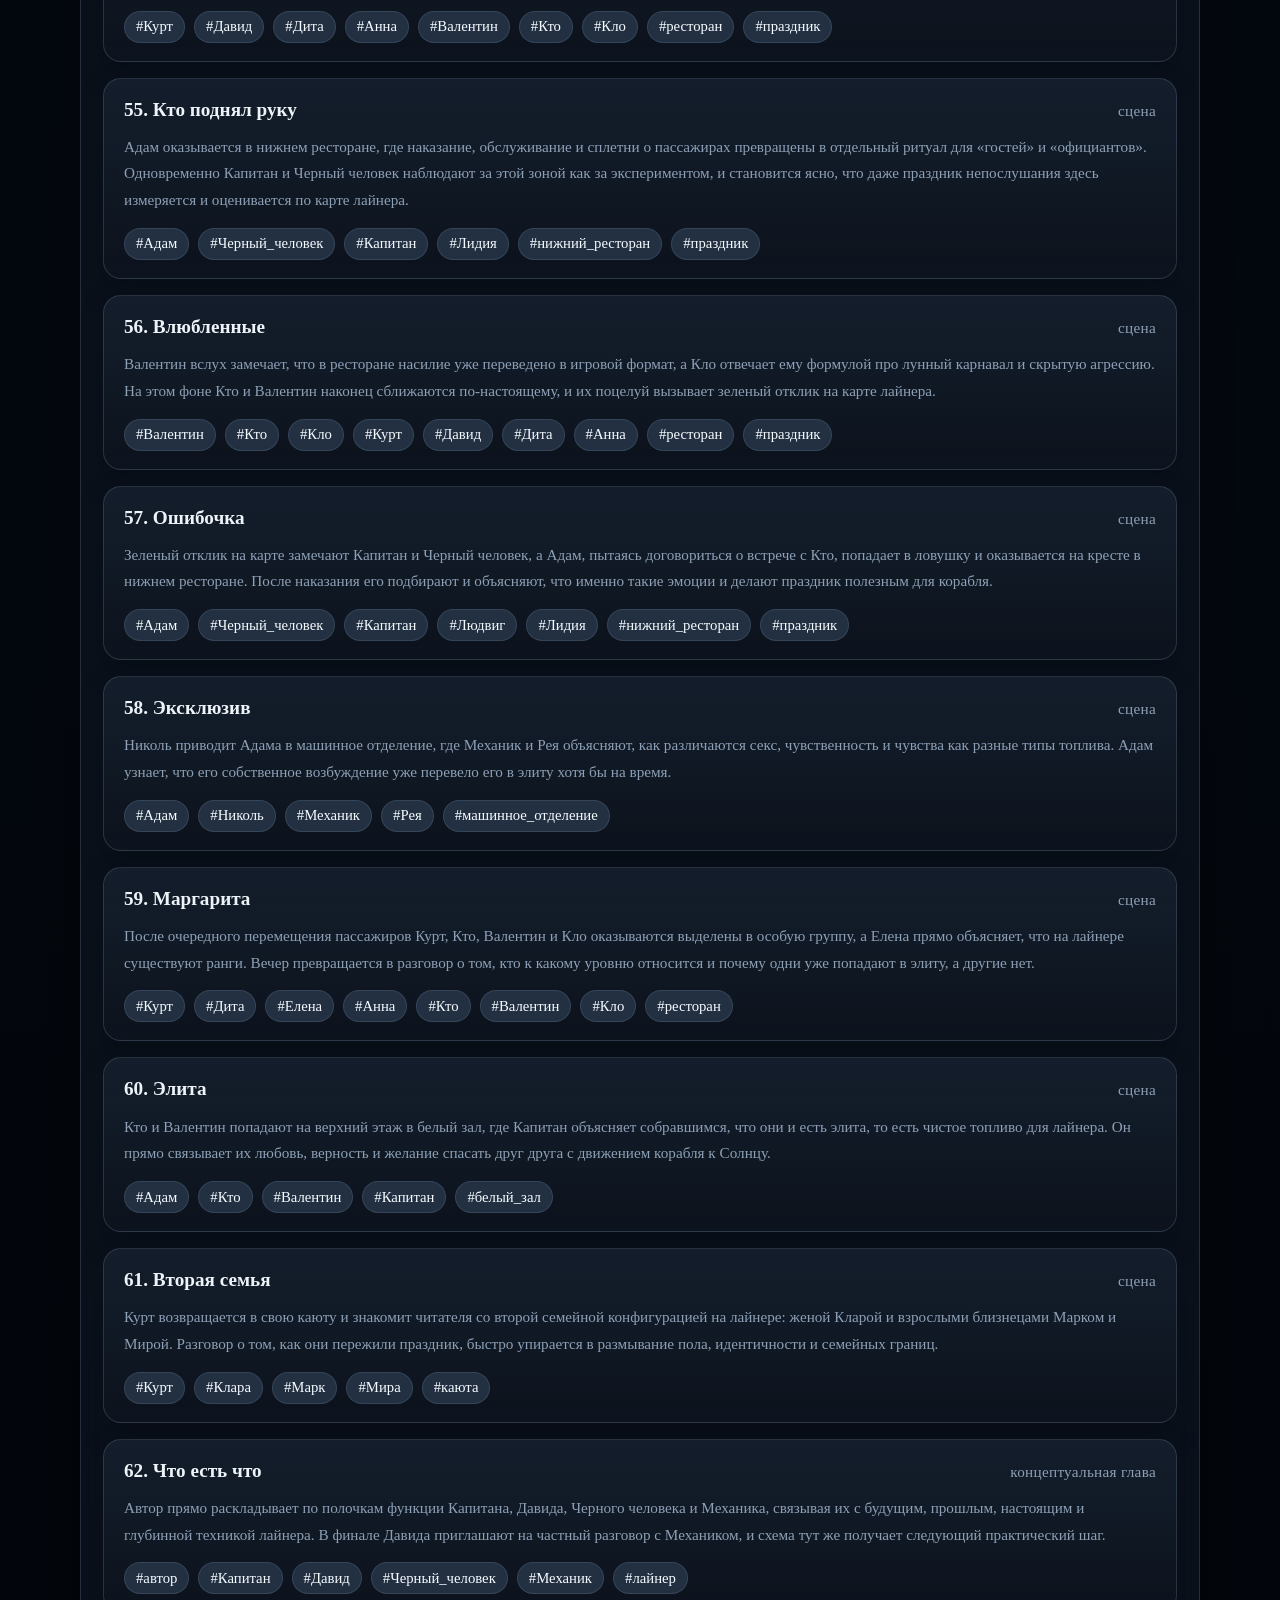
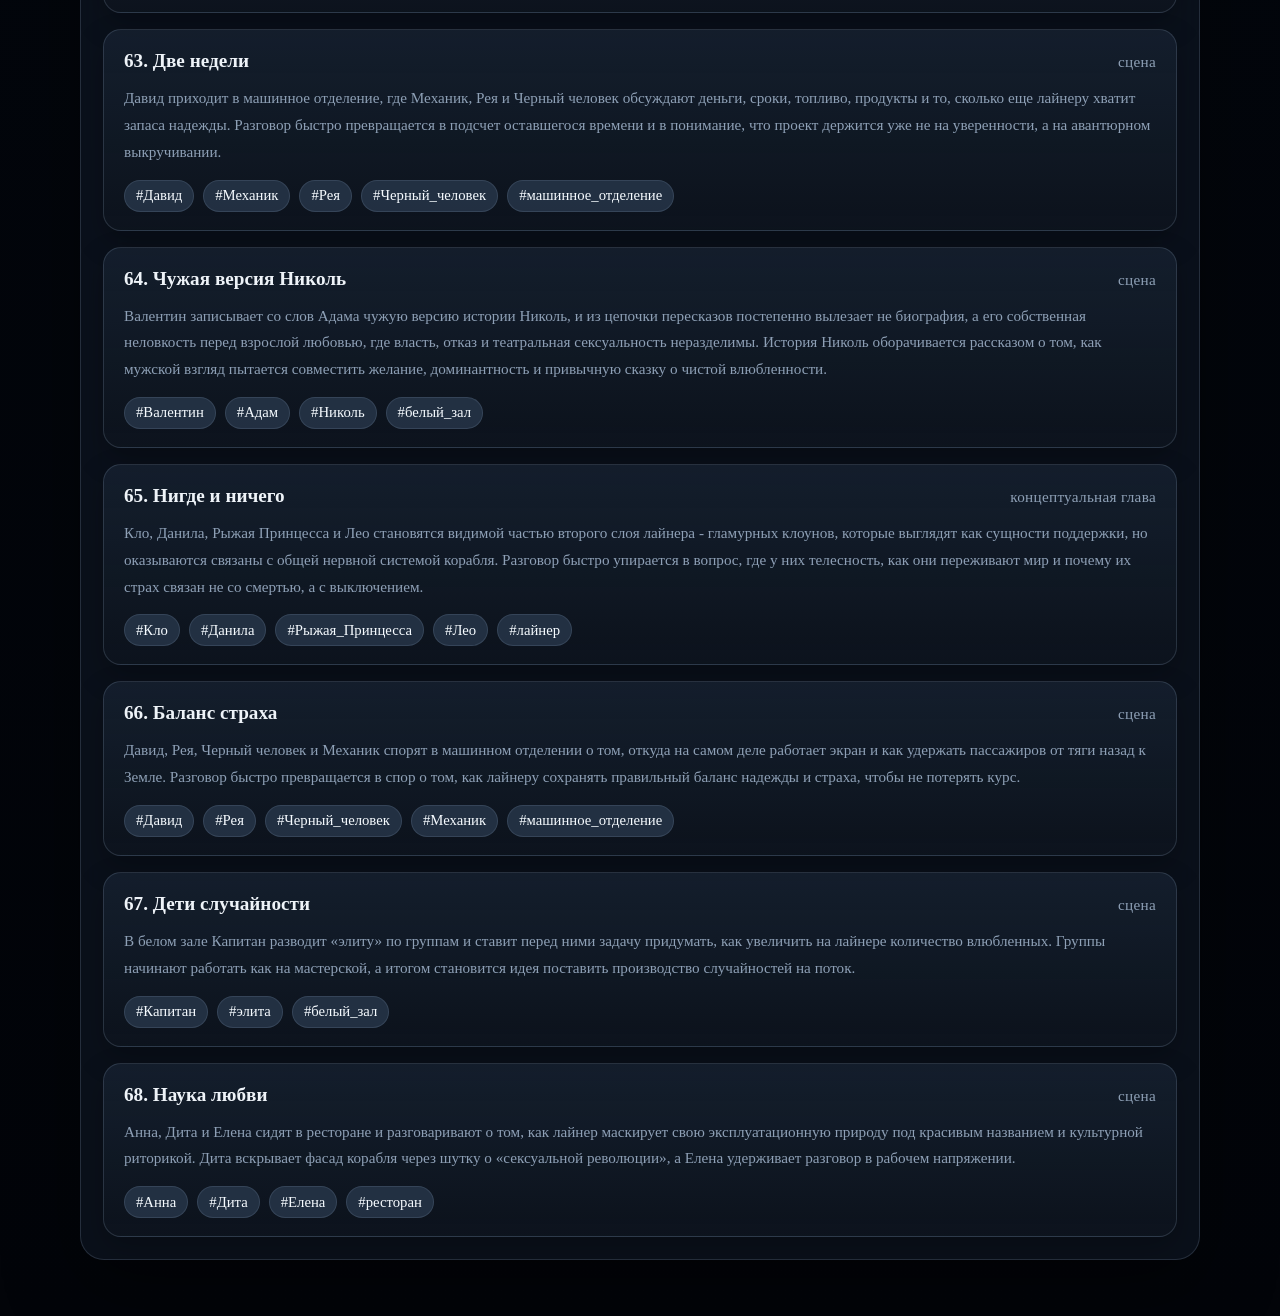
==== commit 6363c5a8: "Обновить сайт чтения и генерацию глав" ====
--- a/site/index.html
+++ b/site/index.html
@@ -10,15 +10,17 @@
   <body data-page="index">
     <div class="shell">
       <header class="site-header">
-        <p class="eyebrow">Тестовый читательский сайт</p>
-        <h1>Под Огромной Луной</h1>
-        <p class="lede">
-          Указатель глав и фильтр по сценическим тегам. Публичные страницы
-          скрывают главы с visibility = internal.
-        </p>
+        <div class="site-header__copy">
+          <p class="eyebrow">Указатель доступа</p>
+          <h1>Под Огромной Луной</h1>
+          <p class="lede">
+            Указатель глав и фильтр по сценическим тегам. Публичные страницы
+            скрывают главы с visibility = internal.
+          </p>
+        </div>
       </header>
 
-      <main class="panel">
+      <main class="panel panel--index">
         <section class="toolbar" aria-label="Фильтр по сценическим тегам">
           <div class="toolbar__title">
             <h2>Сценические теги</h2>
@@ -27,7 +29,7 @@
           <div id="tag-filters" class="tag-filters" aria-live="polite"></div>
         </section>
 
-        <section class="chapters">
+        <section class="chapters" aria-label="Список глав">
           <div class="chapters__title">
             <h2>Главы</h2>
             <p id="chapter-count"></p>
--- a/site/styles.css
+++ b/site/styles.css
@@ -1,16 +1,23 @@
 :root {
   color-scheme: light;
-  --bg: #f5f1e8;
-  --panel: #fffaf1;
-  --text: #1f1a16;
-  --muted: #6e6258;
-  --line: #d9cdbd;
-  --accent: #6b4d2f;
-  --accent-strong: #4b351f;
-  --chip: #efe3d1;
-  --chip-active: #d8c0a1;
-  --shadow: 0 18px 50px rgba(61, 42, 26, 0.08);
-  --radius: 22px;
+  --bg: #07111d;
+  --bg-deep: #020409;
+  --panel: rgba(13, 20, 31, 0.82);
+  --panel-strong: rgba(18, 27, 41, 0.96);
+  --text: #eef3f8;
+  --muted: #8ea0b6;
+  --line: rgba(164, 188, 214, 0.18);
+  --line-strong: rgba(164, 188, 214, 0.3);
+  --accent: #d6e7f7;
+  --accent-strong: #f6fbff;
+  --chip: rgba(30, 43, 60, 0.9);
+  --chip-active: #90a8c2;
+  --chip-soft: rgba(255, 255, 255, 0.05);
+  --shadow: 0 28px 76px rgba(0, 0, 0, 0.42);
+  --shadow-soft: 0 12px 30px rgba(0, 0, 0, 0.22);
+  --radius: 24px;
+  --radius-sm: 18px;
+  --focus: rgba(214, 231, 247, 0.28);
 }
 
 * {
@@ -18,9 +25,11 @@
 }
 
 html {
+  min-height: 100%;
   background:
-    radial-gradient(circle at top left, rgba(217, 205, 189, 0.55), transparent 34%),
-    linear-gradient(180deg, #f7f2ea 0%, #f1ebdf 100%);
+    radial-gradient(circle at 50% 2%, rgba(206, 236, 255, 0.18), transparent 24%),
+    radial-gradient(circle at 16% 8%, rgba(255, 255, 255, 0.08), transparent 18%),
+    linear-gradient(180deg, #0d1a2d 0%, var(--bg) 34%, var(--bg-deep) 100%);
 }
 
 body {
@@ -28,6 +37,10 @@
   min-height: 100vh;
   color: var(--text);
   font-family: Georgia, "Times New Roman", serif;
+  background:
+    linear-gradient(90deg, rgba(150, 181, 214, 0.07) 1px, transparent 1px) 0 0 / 42px 42px,
+    linear-gradient(180deg, rgba(150, 181, 214, 0.07) 1px, transparent 1px) 0 0 / 42px 42px;
+  background-attachment: fixed;
 }
 
 a {
@@ -37,32 +50,42 @@
 }
 
 .shell {
-  width: min(1100px, calc(100vw - 32px));
+  width: min(1120px, calc(100vw - 32px));
   margin: 0 auto;
-  padding: 32px 0 56px;
+  padding: 28px 0 56px;
 }
 
 .site-header {
-  padding: 18px 4px 22px;
+  position: relative;
+  padding: 16px 6px 24px;
 }
 
 .site-header--compact {
   padding-bottom: 14px;
 }
 
+.site-header::after {
+  content: "";
+  display: block;
+  width: min(180px, 32vw);
+  height: 1px;
+  margin-top: 18px;
+  background: linear-gradient(90deg, rgba(214, 231, 247, 0.48), transparent);
+}
+
 .eyebrow {
   margin: 0 0 10px;
   color: var(--muted);
   font-size: 0.9rem;
-  letter-spacing: 0.04em;
+  letter-spacing: 0.12em;
   text-transform: uppercase;
 }
 
 .site-header h1 {
   margin: 0;
-  font-size: clamp(2.1rem, 5vw, 4.2rem);
-  line-height: 0.96;
-  letter-spacing: -0.04em;
+  font-size: clamp(2.15rem, 5vw, 4.4rem);
+  line-height: 0.94;
+  letter-spacing: -0.05em;
 }
 
 .lede {
@@ -70,7 +93,7 @@
   margin: 14px 0 0;
   color: var(--muted);
   font-size: 1.02rem;
-  line-height: 1.55;
+  line-height: 1.65;
 }
 
 .panel {
@@ -81,10 +104,24 @@
 .toolbar,
 .chapters,
 .chapter-page {
-  background: rgba(255, 250, 241, 0.9);
+  position: relative;
+  background: var(--panel);
   border: 1px solid var(--line);
   border-radius: var(--radius);
   box-shadow: var(--shadow);
+  backdrop-filter: blur(14px) saturate(115%);
+  -webkit-backdrop-filter: blur(14px) saturate(115%);
+}
+
+.toolbar::before,
+.chapters::before,
+.chapter-page::before {
+  content: "";
+  position: absolute;
+  inset: 0;
+  border-radius: inherit;
+  pointer-events: none;
+  background: linear-gradient(180deg, rgba(255, 255, 255, 0.07), transparent 22%);
 }
 
 .toolbar,
@@ -106,7 +143,7 @@
 .chapter-page h2 {
   margin: 0;
   font-size: 1.15rem;
-  letter-spacing: -0.02em;
+  letter-spacing: -0.03em;
 }
 
 .toolbar p,
@@ -138,26 +175,34 @@
   font-size: 0.95rem;
   line-height: 1;
   cursor: pointer;
+  box-shadow: var(--shadow-soft);
+  transition:
+    transform 120ms ease,
+    background-color 120ms ease,
+    border-color 120ms ease,
+    box-shadow 120ms ease;
 }
 
 .tag-chip:hover,
 .chapter-nav__link:hover {
-  border-color: rgba(75, 53, 31, 0.16);
+  border-color: rgba(214, 231, 247, 0.22);
+  transform: translateY(-1px);
 }
 
 .tag-chip[aria-pressed="true"] {
   background: var(--chip-active);
-  border-color: rgba(75, 53, 31, 0.18);
+  border-color: rgba(214, 231, 247, 0.35);
+  color: #0d1622;
 }
 
 .tag-chip--clear {
-  background: transparent;
+  background: var(--chip-soft);
   border-color: var(--line);
 }
 
 .chapter-list {
   display: grid;
-  gap: 14px;
+  gap: 16px;
 }
 
 .chapter-card {
@@ -165,8 +210,11 @@
   gap: 14px;
   padding: 20px 20px 18px;
   border: 1px solid var(--line);
-  border-radius: 18px;
-  background: rgba(255, 255, 255, 0.45);
+  border-radius: var(--radius-sm);
+  background:
+    linear-gradient(180deg, rgba(20, 31, 46, 0.88), rgba(10, 17, 27, 0.74)),
+    rgba(255, 255, 255, 0.04);
+  box-shadow: var(--shadow-soft);
 }
 
 .chapter-card__top {
@@ -179,7 +227,7 @@
 
 .chapter-card__title {
   margin: 0;
-  font-size: 1.22rem;
+  font-size: 1.2rem;
   line-height: 1.1;
 }
 
@@ -189,19 +237,20 @@
 
 .chapter-card__title a:hover {
   text-decoration: underline;
+  color: var(--accent);
 }
 
 .chapter-card__meta {
   color: var(--muted);
   font-size: 0.95rem;
-}
-
-.chapter-card__summary,
-.chapter-page__summary {
+  letter-spacing: 0.02em;
+}
+
+.chapter-card__summary {
   margin: 0;
   color: var(--text);
   font-size: 1rem;
-  line-height: 1.72;
+  line-height: 1.76;
 }
 
 .chapter-card__tags {
@@ -213,18 +262,23 @@
 .chapter-card__tag {
   min-height: 32px;
   padding: 0 11px;
-  border: 1px solid rgba(75, 53, 31, 0.12);
+  border: 1px solid rgba(164, 188, 214, 0.15);
   border-radius: 999px;
-  background: rgba(239, 227, 209, 0.72);
+  background: rgba(37, 52, 70, 0.9);
   color: var(--accent-strong);
   font: inherit;
   font-size: 0.92rem;
   cursor: pointer;
+  transition:
+    transform 120ms ease,
+    background-color 120ms ease,
+    border-color 120ms ease;
 }
 
 .chapter-card__tag:hover,
 .chapter-page__tag:hover {
   text-decoration: underline;
+  transform: translateY(-1px);
 }
 
 .empty-state {
@@ -238,32 +292,49 @@
   padding: 24px;
 }
 
-.chapter-page__meta {
+.chapter-page__tags {
   display: flex;
   flex-wrap: wrap;
-  gap: 10px;
-  margin-bottom: 14px;
-}
-
-.chapter-page__badge {
-  display: inline-flex;
-  align-items: center;
-  min-height: 32px;
-  padding: 0 12px;
-  border-radius: 999px;
-  background: rgba(241, 229, 212, 0.92);
-  color: var(--accent-strong);
-  font-size: 0.9rem;
-}
-
-.chapter-page__summary {
+  gap: 9px;
+  margin-bottom: 18px;
+}
+
+.chapter-page__intro {
   max-width: 75ch;
-  margin-bottom: 20px;
+  margin: 0 0 18px;
+  padding: 14px 16px 14px 18px;
+  border-left: 3px solid rgba(214, 231, 247, 0.28);
+  border-radius: 0 16px 16px 0;
+  background: linear-gradient(90deg, rgba(18, 28, 42, 0.92), rgba(18, 28, 42, 0.54));
+  color: var(--muted);
+  font-size: 1rem;
+  line-height: 1.78;
+  font-style: italic;
+}
+
+.chapter-page__video {
+  margin: 0 0 24px;
+  border-radius: 20px;
+  overflow: hidden;
+  background:
+    radial-gradient(circle at 50% 0%, rgba(206, 236, 255, 0.14), transparent 42%),
+    #05070c;
+  box-shadow:
+    inset 0 0 0 1px rgba(206, 236, 255, 0.08),
+    0 18px 44px rgba(0, 0, 0, 0.5);
+  aspect-ratio: 16 / 9;
+}
+
+.chapter-page__video-media {
+  display: block;
+  width: 100%;
+  height: 100%;
+  border: 0;
 }
 
 .chapter-page__text {
   display: grid;
-  gap: 14px;
+  gap: 16px;
   margin-bottom: 24px;
   padding-top: 4px;
 }
@@ -272,21 +343,15 @@
   margin: 4px 0 0;
   font-size: 1.18rem;
   line-height: 1.2;
-  letter-spacing: -0.02em;
+  letter-spacing: -0.03em;
 }
 
 .chapter-page__text-paragraph {
   margin: 0;
   color: var(--text);
   font-size: 1rem;
-  line-height: 1.8;
+  line-height: 1.82;
   white-space: pre-wrap;
-}
-
-.chapter-page__tags {
-  display: grid;
-  gap: 12px;
-  margin-bottom: 22px;
 }
 
 .chapter-nav {
@@ -298,18 +363,41 @@
 .chapter-page__tag {
   min-height: 34px;
   padding: 0 12px;
-  border: 1px solid rgba(75, 53, 31, 0.12);
+  border: 1px solid rgba(164, 188, 214, 0.15);
   border-radius: 999px;
-  background: rgba(239, 227, 209, 0.72);
+  background: rgba(37, 52, 70, 0.9);
   color: var(--accent-strong);
   font: inherit;
   font-size: 0.92rem;
   cursor: pointer;
+  transition:
+    transform 120ms ease,
+    background-color 120ms ease,
+    border-color 120ms ease;
 }
 
 .chapter-nav__link[aria-disabled="true"] {
   pointer-events: none;
   opacity: 0.42;
+}
+
+.chapter-page__tag:focus-visible,
+.tag-chip:focus-visible,
+.chapter-card__tag:focus-visible,
+.chapter-nav__link:focus-visible,
+.chapter-card__title a:focus-visible,
+.eyebrow a:focus-visible {
+  outline: 2px solid var(--focus);
+  outline-offset: 2px;
+}
+
+@media (prefers-reduced-motion: reduce) {
+  .tag-chip,
+  .chapter-nav__link,
+  .chapter-card__tag,
+  .chapter-page__tag {
+    transition: none;
+  }
 }
 
 @media (max-width: 720px) {
@@ -327,4 +415,17 @@
   .chapter-page {
     padding: 20px;
   }
-}
+
+  .toolbar,
+  .chapters {
+    padding: 18px;
+  }
+
+  .chapter-card {
+    padding: 18px 16px 16px;
+  }
+
+  .chapter-page__intro {
+    padding: 13px 14px 13px 16px;
+  }
+}
